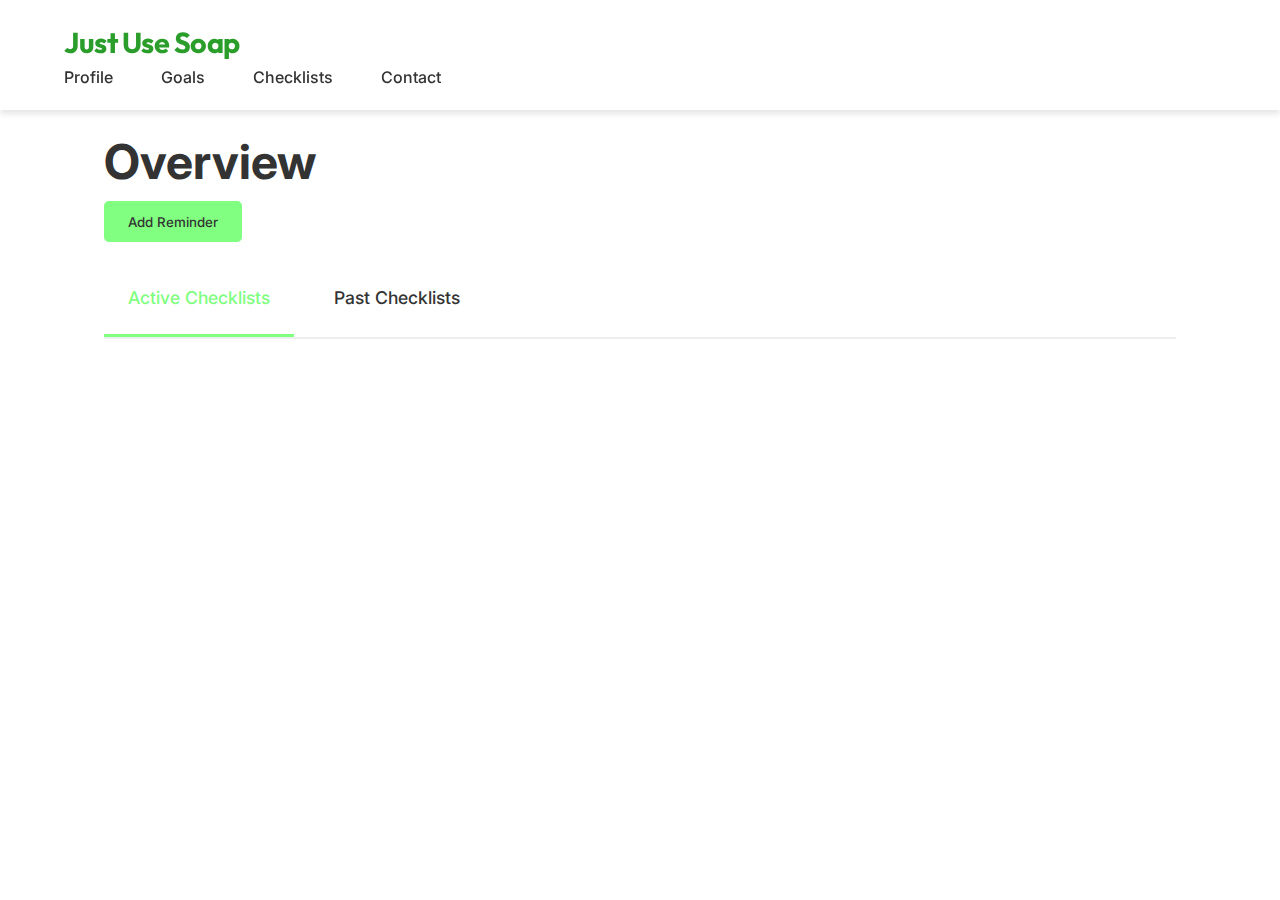
==== checklists.html @ 4d87b64f "Initial commit" ====
<!DOCTYPE html>
<html lang="en">
<head>
    <meta charset="UTF-8">
    <meta name="viewport" content="width=device-width, initial-scale=1.0">
    <title>Checklists - Just Use Soap</title>
    <link href="https://fonts.googleapis.com/css2?family=Outfit:wght@600;700&display=swap" rel="stylesheet">
    <link href="https://fonts.googleapis.com/css2?family=Inter:wght@400;500;700;800&display=swap" rel="stylesheet">
    <link rel="stylesheet" href="styles.css">
    <link rel="stylesheet" href="https://cdnjs.cloudflare.com/ajax/libs/font-awesome/6.5.1/css/all.min.css">
</head>
<body>
    <nav>
        <div class="logo">Just Use Soap</div>
        <ul>
            <li><a href="index.html#profile">Profile</a></li>
            <li><a href="index.html#goals">Goals</a></li>
            <li><a href="checklists.html">Checklists</a></li>
            <li><a href="index.html#contact">Contact</a></li>
        </ul>
    </nav>

    <main>
        <section id="checklists" class="checklist-page">
            <div class="checklist-header">
                <h1>Overview</h1>
                <button id="add-reminder" class="btn-primary animate-button">Add Reminder</button>
            </div>

            <div class="checklist-tabs">
                <button class="tab-btn active" data-tab="active">Active Checklists</button>
                <button class="tab-btn" data-tab="past">Past Checklists</button>
            </div>

            <!-- Add Reminder Modal -->
            <div id="reminder-modal" class="modal">
                <div class="modal-content">
                    <div class="success-animation" id="success-animation">
                        <div class="checkmark-circle">
                            <div class="checkmark draw"></div>
                        </div>
                    </div>
                    <h3>Create New Reminder</h3>
                    <form id="reminder-form">
                        <div class="form-group">
                            <label for="task-name">Task Name:</label>
                            <input type="text" id="task-name" required>
                        </div>
                        
                        <div class="form-group">
                            <label for="frequency">Times per day:</label>
                            <input type="number" id="frequency" min="1" max="10" required>
                        </div>
                        
                        <div class="form-group">
                            <label for="start-date">Start Date:</label>
                            <input type="date" id="start-date" required>
                        </div>

                        <div class="form-group">
                            <label for="end-date">End Date:</label>
                            <input type="date" id="end-date" required>
                        </div>
                        
                        <div class="form-actions">
                            <button type="button" class="btn-secondary" id="cancel-reminder">Cancel</button>
                            <button type="submit" class="btn-primary">Create</button>
                        </div>
                    </form>
                </div>
            </div>
            
            <div class="checklist-content">
                <div id="active-checklists" class="tab-content active">
                    <div id="checklist-container"></div>
                </div>
                
                <div id="past-checklists" class="tab-content">
                    <div id="past-checklist-container"></div>
                </div>
            </div>
        </section>
    </main>

    <script src="checklist.js"></script>
</body>
</html>
---- styles.css ----
:root {
    --primary-green: #80ff80;
    --white: #ffffff;
    --dark: #333333;
    --light-green: #e6ffe6;
    --shadow: 0 4px 6px rgba(0, 0, 0, 0.1);
}

* {
    margin: 0;
    padding: 0;
    box-sizing: border-box;
    font-family: 'Inter', 'Segoe UI', sans-serif;
}

body {
    background-color: var(--white);
    line-height: 1.6;
    color: var(--dark);
    padding-top: 60px;
}

/* Enhanced Navigation */
nav {
    background-color: rgba(255, 255, 255, 0.95);
    padding: 1.2rem 5%;
    position: fixed;
    width: 100%;
    top: 0;
    z-index: 1000;
    backdrop-filter: blur(10px);
    box-shadow: var(--shadow);
    left: 0;
    right: 0;
    background: white;
}

.logo {
    font-size: 1.8rem;
    font-weight: 700;
    color: #2a9d2a;
    position: relative;
    font-family: 'Outfit', sans-serif;
    letter-spacing: -0.5px;
    transition: color 0.3s ease;
}

.logo:hover {
    color: var(--primary-green);
}

/* Remove or comment out this entire block to remove the green dot */
/* .logo::after {
    content: '';
    position: absolute;
    width: 8px;
    height: 8px;
    background: var(--primary-green);
    border-radius: 50%;
    bottom: 5px;
    right: -12px;
} */

nav ul {
    display: flex;
    list-style: none;
    gap: 3rem;
}

nav a {
    text-decoration: none;
    color: var(--dark);
    font-weight: 500;
    transition: all 0.3s ease;
    position: relative;
}

nav a::after {
    content: '';
    position: absolute;
    width: 0;
    height: 2px;
    bottom: -4px;
    left: 0;
    background-color: var(--primary-green);
    transition: width 0.3s ease;
}

nav a:hover::after {
    width: 100%;
}

/* Enhanced Hero Section */
.hero {
    background: linear-gradient(135deg, var(--primary-green), var(--light-green));
    color: var(--dark);
    text-align: center;
    padding: 8rem 2rem 6rem;
    margin-bottom: 3rem;
    position: relative;
    overflow: hidden;
    margin-top: -60px;
    padding-top: calc(60px + 4rem);
}

.hero::before {
    content: '';
    position: absolute;
    top: 0;
    left: 0;
    right: 0;
    bottom: 0;
    background: radial-gradient(circle at 30% 30%, rgba(255, 255, 255, 0.4) 0%, transparent 70%);
}

.hero h1 {
    font-size: 4.5rem;
    font-weight: 800;
    margin-bottom: 1.5rem;
    letter-spacing: -2px;
    line-height: 1.1;
    color: #2a9d2a;
    font-family: 'Inter', sans-serif;
    text-shadow: 1px 1px 0px rgba(255, 255, 255, 0.5);
}

.hero p {
    font-size: 1.4rem;
    color: #2a9d2a;
    max-width: 600px;
    margin: 0 auto;
    font-weight: 500;
    letter-spacing: -0.5px;
}

/* Main Content Sections */
section {
    padding: 4rem 5%;
    max-width: 1400px;
    margin: 0 auto;
}

section h2 {
    font-size: 2.5rem;
    margin-bottom: 1.5rem;
    font-weight: 700;
    color: var(--dark);
}

section p {
    font-size: 1.1rem;
    color: #666;
    max-width: 800px;
}

/* Responsive Design */
@media (max-width: 768px) {
    nav {
        padding: 1rem;
    }
    
    nav ul {
        gap: 1.5rem;
    }
    
    .hero h1 {
        font-size: 2.5rem;
    }
    
    .hero {
        padding: 6rem 1rem 4rem;
    }
}

/* Add these new styles to your existing CSS */

.modal {
    display: none;
    position: fixed;
    top: 0;
    left: 0;
    width: 100%;
    height: 100%;
    background-color: rgba(0, 0, 0, 0.5);
    z-index: 1001;
    padding: 20px;
    overflow-y: auto;
}

.modal-content {
    background-color: var(--white);
    padding: 2rem;
    border-radius: 10px;
    max-width: 500px;
    margin: 50px auto;
    position: relative;
}

.btn-primary {
    background-color: var(--primary-green);
    color: var(--dark);
    border: none;
    padding: 0.8rem 1.5rem;
    border-radius: 5px;
    cursor: pointer;
    font-weight: 500;
    transition: all 0.3s ease;
}

.btn-primary:hover {
    background-color: #66cc66;
    transform: translateY(-1px);
}

.btn-secondary {
    background-color: #f0f0f0;
    color: var(--dark);
    border: none;
    padding: 0.8rem 1.5rem;
    border-radius: 5px;
    cursor: pointer;
    font-weight: 500;
    transition: all 0.3s ease;
}

.form-group {
    margin-bottom: 1.5rem;
}

.form-group label {
    display: block;
    margin-bottom: 0.5rem;
    font-weight: 500;
}

.form-group input {
    width: 100%;
    padding: 0.8rem;
    border: 1px solid #ddd;
    border-radius: 5px;
}

.form-actions {
    display: flex;
    gap: 1rem;
    justify-content: flex-end;
}

.active-checklists {
    margin-top: 2rem;
}

#checklist-container {
    display: grid;
    gap: 1rem;
    margin-top: 2rem;
}

.checklist-item {
    background-color: var(--light-green);
    padding: 1.5rem;
    border-radius: 8px;
    margin-bottom: 1rem;
    display: flex;
    justify-content: space-between;
    align-items: center;
    transition: all 0.3s ease;
    gap: 1rem;
}

.checklist-item > div {
    flex: 1;
}

/* Animated Button */
.animate-button {
    position: relative;
    overflow: hidden;
}

.animate-button::after {
    content: '';
    position: absolute;
    top: 50%;
    left: 50%;
    width: 0;
    height: 0;
    background: rgba(255, 255, 255, 0.2);
    border-radius: 50%;
    transform: translate(-50%, -50%);
    transition: width 0.6s, height 0.6s;
}

.animate-button:active::after {
    width: 200px;
    height: 200px;
}

/* Checklist Circle Animation */
.checklist-circle {
    width: 30px;
    height: 30px;
    border: 2px solid #ddd;
    border-radius: 50%;
    position: relative;
    display: inline-block;
    margin-right: 10px;
    transition: all 0.3s ease;
    overflow: hidden;
}

.checklist-circle.filling {
    position: relative;
    overflow: hidden;
}

.checklist-circle.filling::before {
    content: '';
    position: absolute;
    bottom: 0;
    left: -100%;
    right: -100%;
    background-color: var(--primary-green);
    height: var(--fill-percent, 0%);
    transition: height 0.8s cubic-bezier(0.45, 0.05, 0.55, 0.95);
    animation: liquidWave 2s infinite ease-in-out;
    transform-origin: center bottom;
}

.checklist-circle.filling::after {
    content: '';
    position: absolute;
    bottom: 0;
    left: -100%;
    right: -100%;
    background-color: var(--primary-green);
    height: calc(var(--fill-percent, 0%) - 4px);
    opacity: 0.3;
    animation: liquidWave 2s infinite ease-in-out 0.5s;
    transform-origin: center bottom;
}

@keyframes liquidWave {
    0% {
        transform: translateX(-10%) scaleY(1);
        border-radius: 50% 45% 45% 50%;
    }
    50% {
        transform: translateX(10%) scaleY(1.05);
        border-radius: 45% 50% 50% 45%;
    }
    100% {
        transform: translateX(-10%) scaleY(1);
        border-radius: 50% 45% 45% 50%;
    }
}

.checklist-circle.completed {
    background: var(--primary-green);
    border-color: var(--primary-green);
}

.checklist-circle.completed::after {
    content: '✓';
    position: absolute;
    color: white;
    font-size: 16px;
    top: 50%;
    left: 50%;
    transform: translate(-50%, -50%);
    animation: none;
    background: none;
    opacity: 1;
}

/* Success Animation */
.success-animation {
    display: none;
    text-align: center;
    margin: 20px 0;
}

.checkmark-circle {
    width: 50px;
    height: 50px;
    position: relative;
    display: inline-block;
    vertical-align: top;
    margin-left: auto;
    margin-right: auto;
}

.checkmark {
    border-radius: 50%;
    display: block;
    stroke-width: 2;
    stroke: var(--primary-green);
    stroke-miterlimit: 10;
    box-shadow: inset 0px 0px 0px var(--primary-green);
    animation: fill .4s ease-in-out .4s forwards, scale .3s ease-in-out .9s both;
}

.checkmark.draw {
    width: 50px;
    height: 50px;
    border-radius: 50%;
    stroke-dasharray: 166;
    stroke-dashoffset: 166;
    stroke-width: 2;
    stroke: var(--primary-green);
    fill: none;
    animation: stroke 0.6s cubic-bezier(0.65, 0, 0.45, 1) forwards;
}

@keyframes stroke {
    100% {
        stroke-dashoffset: 0;
    }
}

@keyframes scale {
    0%, 100% {
        transform: none;
    }
    50% {
        transform: scale3d(1.1, 1.1, 1);
    }
}

@keyframes fill {
    100% {
        box-shadow: inset 0px 0px 0px 30px var(--primary-green);
    }
}

.checklist-page {
    padding: 4rem 5%;
    max-width: 1200px;
    margin: 0 auto;
}

.checklist-header {
    margin-bottom: 2rem;
}

.checklist-header h1 {
    font-size: 3rem;
    font-weight: 700;
    color: var(--dark);
}

#checklist-container {
    display: grid;
    gap: 1rem;
    margin-top: 2rem;
}

.checklist-item {
    background-color: var(--light-green);
    padding: 1.5rem;
    border-radius: 8px;
    margin-bottom: 1rem;
    display: flex;
    justify-content: space-between;
    align-items: center;
    transition: all 0.3s ease;
}

.checklist-item:hover {
    transform: translateY(-2px);
    box-shadow: 0 4px 8px rgba(0, 0, 0, 0.1);
}

/* Delete button styles */
.delete-btn {
    color: #ff4444;
    background: none;
    border: none;
    cursor: pointer;
    padding: 8px 12px;
    transition: all 0.3s ease;
    opacity: 0.7;
    font-size: 1.2rem;
    display: flex;
    align-items: center;
    justify-content: center;
}

.delete-btn:hover {
    opacity: 1;
    transform: scale(1.1);
}

.delete-btn i {
    pointer-events: none;
}

/* Goals Page Styles */
.goals-page {
    padding: 4rem 5%;
    max-width: 1200px;
    margin: 0 auto;
}

.goals-header {
    margin-bottom: 2rem;
}

.goals-header h1 {
    font-size: 3rem;
    font-weight: 700;
    color: var(--dark);
}

.goals-tabs {
    display: flex;
    gap: 1rem;
    margin-bottom: 2rem;
    border-bottom: 2px solid #eee;
    padding-bottom: 1rem;
}

.tab-btn {
    padding: 0.8rem 1.5rem;
    border: none;
    background: none;
    font-size: 1.1rem;
    font-weight: 500;
    color: var(--dark);
    cursor: pointer;
    transition: all 0.3s ease;
    position: relative;
}

.tab-btn::after {
    content: '';
    position: absolute;
    bottom: -1rem;
    left: 0;
    width: 100%;
    height: 3px;
    background-color: var(--primary-green);
    transform: scaleX(0);
    transition: transform 0.3s ease;
}

.tab-btn.active {
    color: var(--primary-green);
}

.tab-btn.active::after {
    transform: scaleX(1);
}

.tab-content {
    display: none;
    opacity: 0;
    transition: opacity 0.3s ease;
}

.tab-content.active {
    display: block;
    opacity: 1;
}

.checklist-tabs {
    display: flex;
    gap: 1rem;
    margin: 2rem 0;
    border-bottom: 2px solid #eee;
    padding-bottom: 1rem;
}

.tab-btn {
    padding: 0.8rem 1.5rem;
    border: none;
    background: none;
    font-size: 1.1rem;
    font-weight: 500;
    color: var(--dark);
    cursor: pointer;
    transition: all 0.3s ease;
    position: relative;
}

.tab-btn::after {
    content: '';
    position: absolute;
    bottom: -1rem;
    left: 0;
    width: 100%;
    height: 3px;
    background-color: var(--primary-green);
    transform: scaleX(0);
    transition: transform 0.3s ease;
}

.tab-btn.active {
    color: var(--primary-green);
}

.tab-btn.active::after {
    transform: scaleX(1);
}

.tab-content {
    display: none;
    opacity: 0;
    transition: opacity 0.3s ease;
}

.tab-content.active {
    display: block;
    opacity: 1;
}

.checklist-item.past {
    opacity: 0.8;
    background-color: #f5f5f5;
}

.completion-status {
    margin-top: 0.5rem;
    font-weight: 500;
    color: var(--dark);
}

.no-items {
    text-align: center;
    color: #666;
    margin-top: 2rem;
}

/* Add to your existing styles */

.goals-grid {
    display: grid;
    grid-template-columns: repeat(auto-fill, minmax(300px, 1fr));
    gap: 1.5rem;
    margin-top: 2rem;
}

.goal-card {
    background: white;
    border-radius: 10px;
    padding: 1.5rem;
    box-shadow: 0 2px 4px rgba(0,0,0,0.1);
    transition: transform 0.3s ease, box-shadow 0.3s ease;
}

.goal-card:hover {
    transform: translateY(-5px);
    box-shadow: 0 4px 8px rgba(0,0,0,0.15);
}

.goal-type {
    font-size: 0.9rem;
    color: var(--primary-green);
    text-transform: uppercase;
    letter-spacing: 1px;
    margin-bottom: 0.5rem;
}

.goal-title {
    font-size: 1.2rem;
    font-weight: 600;
    margin-bottom: 1rem;
}

.goal-progress {
    margin: 1rem 0;
}

.progress-bar {
    width: 100%;
    height: 8px;
    background: #eee;
    border-radius: 4px;
    overflow: hidden;
    margin-top: 0.5rem;
}

.progress-fill {
    height: 100%;
    background: var(--primary-green);
    transition: width 0.3s ease;
}

.goal-values {
    display: flex;
    justify-content: space-between;
    margin-top: 0.5rem;
    font-size: 0.9rem;
    color: #666;
}

.goal-notes {
    margin-top: 1rem;
    font-size: 0.9rem;
    color: #666;
    border-top: 1px solid #eee;
    padding-top: 1rem;
}

.update-value {
    background: none;
    border: none;
    color: var(--primary-green);
    cursor: pointer;
    padding: 0.5rem;
    font-size: 0.9rem;
    transition: opacity 0.3s ease;
}

.update-value:hover {
    opacity: 0.8;
}

.goal-header {
    display: flex;
    align-items: center;
    margin-bottom: 1rem;
}

.goal-icon {
    width: 40px;
    height: 40px;
    background: var(--light-green);
    border-radius: 50%;
    display: flex;
    align-items: center;
    justify-content: center;
    margin-right: 1rem;
}

.goal-icon i {
    font-size: 1.2rem;
    color: var(--primary-green);
}

/* Update goal type styles */
.goal-type {
    font-size: 0.9rem;
    color: var(--primary-green);
    text-transform: uppercase;
    letter-spacing: 1px;
}

/* Custom icons for specific goal types */
.goal-icon[data-type="weight"] i {
    font-size: 1.4rem;
}

.goal-icon[data-type="hair"] i {
    font-size: 1.3rem;
}

.goal-icon[data-type="skin"] i {
    font-size: 1.1rem;
}

/* Add to your existing styles */

.goal-card.completed {
    background: #f8fff8;
    border: 1px solid var(--primary-green);
}

.goal-icon.completed {
    position: relative;
}

.check-mark {
    position: absolute;
    top: -5px;
    right: -5px;
    color: var(--primary-green);
    background: white;
    border-radius: 50%;
    padding: 2px;
    font-size: 0.8rem;
}

.delete-goal {
    background: none;
    border: none;
    color: #ff4444;
    cursor: pointer;
    padding: 8px;
    opacity: 0.7;
    transition: all 0.3s ease;
    margin-left: auto;
}

.delete-goal:hover {
    opacity: 1;
    transform: scale(1.1);
}

.goal-header {
    display: flex;
    align-items: center;
    margin-bottom: 1rem;
    position: relative;
}

/* Animation for completion */
@keyframes completionPulse {
    0% {
        transform: scale(1);
    }
    50% {
        transform: scale(1.1);
    }
    100% {
        transform: scale(1);
    }
}

.goal-card.completed .goal-icon {
    animation: completionPulse 0.5s ease-in-out;
}

/* Past goals tab styling */
#past-goals .goal-card {
    opacity: 0.8;
}

#past-goals .goal-card:hover {
    opacity: 1;
}

/* Add to your existing styles */

#contact {
    padding: 4rem 5%;
    background-color: var(--light-green);
    text-align: center;
}

.contact-content {
    margin: 2rem 0;
}

.email-link {
    display: inline-flex;
    align-items: center;
    gap: 0.5rem;
    color: var(--dark);
    text-decoration: none;
    font-size: 1.2rem;
    padding: 1rem 2rem;
    background: white;
    border-radius: 8px;
    transition: all 0.3s ease;
}

.email-link:hover {
    transform: translateY(-2px);
    box-shadow: 0 4px 8px rgba(0,0,0,0.1);
}

footer {
    background: var(--dark);
    color: white;
    text-align: center;
    padding: 1rem;
    font-size: 0.9rem;
}

footer p {
    margin: 0;
    opacity: 0.9;
}

/* Update contact section styles */
.contact-section {
    padding: 4rem 5%;
    background: linear-gradient(135deg, var(--light-green) 0%, #e8f5e9 100%);
    min-height: 50vh;
    display: flex;
    align-items: center;
    justify-content: center;
}

.contact-container {
    text-align: center;
    max-width: 600px;
    margin: 0 auto;
}

.contact-container h2 {
    font-size: 2.5rem;
    margin-bottom: 2rem;
    color: var(--dark);
    position: relative;
    display: inline-block;
}

.contact-container h2::after {
    content: '';
    position: absolute;
    bottom: -10px;
    left: 50%;
    transform: translateX(-50%);
    width: 50%;
    height: 3px;
    background: var(--primary-green);
    border-radius: 2px;
}

.contact-card {
    background: white;
    padding: 2rem;
    border-radius: 15px;
    box-shadow: 0 10px 20px rgba(0,0,0,0.05);
    transform: translateY(0);
    transition: all 0.3s ease;
    margin-top: 2rem;
}

.contact-card:hover {
    transform: translateY(-5px);
    box-shadow: 0 15px 30px rgba(0,0,0,0.1);
}

.contact-icon {
    font-size: 2.5rem;
    color: var(--primary-green);
    margin-bottom: 1rem;
}

.email-link {
    color: var(--dark);
    text-decoration: none;
    font-size: 1.2rem;
    display: inline-block;
    padding: 0.5rem 1rem;
    border-radius: 5px;
    transition: all 0.3s ease;
}

.email-link:hover {
    color: var(--primary-green);
    transform: scale(1.05);
}

footer {
    background: var(--dark);
    color: white;
    text-align: center;
    padding: 1rem;
    font-size: 0.9rem;
}

footer p {
    margin: 0;
    opacity: 0.9;
}

/* Add animation for contact icon */
@keyframes float {
    0% {
        transform: translateY(0px);
    }
    50% {
        transform: translateY(-10px);
    }
    100% {
        transform: translateY(0px);
    }
}

.contact-icon i {
    animation: float 3s ease-in-out infinite;
}

/* Add hover effect for email link */
.email-link::before {
    content: '';
    position: absolute;
    bottom: -2px;
    left: 0;
    width: 100%;
    height: 1px;
    background-color: var(--primary-green);
    transform: scaleX(0);
    transform-origin: right;
    transition: transform 0.3s ease;
}

.email-link:hover::before {
    transform: scaleX(1);
    transform-origin: left;
}

/* Add Profile Section Styles */
.profile-section {
    padding: 4rem 5%;
    background: white;
}

.profile-container {
    max-width: 1200px;
    margin: 0 auto;
}

.profile-container h2 {
    text-align: center;
    font-size: 2.5rem;
    margin-bottom: 3rem;
    color: var(--dark);
    position: relative;
}

.profile-container h2::after {
    content: '';
    position: absolute;
    bottom: -10px;
    left: 50%;
    transform: translateX(-50%);
    width: 60px;
    height: 3px;
    background: var(--primary-green);
    border-radius: 2px;
}

.overview-grid {
    display: grid;
    grid-template-columns: repeat(auto-fit, minmax(300px, 1fr));
    gap: 2rem;
    margin-top: 2rem;
}

.overview-card {
    background: white;
    border-radius: 15px;
    padding: 1.5rem;
    box-shadow: 0 4px 6px rgba(0, 0, 0, 0.1);
    transition: transform 0.3s ease, box-shadow 0.3s ease;
}

.overview-card:hover {
    transform: translateY(-5px);
    box-shadow: 0 8px 12px rgba(0, 0, 0, 0.15);
}

.card-header {
    display: flex;
    align-items: center;
    margin-bottom: 1.5rem;
    padding-bottom: 1rem;
    border-bottom: 2px solid var(--light-green);
}

.card-header i {
    font-size: 1.5rem;
    color: var(--primary-green);
    margin-right: 1rem;
}

.card-header h3 {
    margin: 0;
    color: var(--dark);
    font-size: 1.2rem;
}

.card-content {
    min-height: 200px;
    margin-bottom: 1rem;
}

.view-all {
    display: flex;
    align-items: center;
    justify-content: center;
    text-decoration: none;
    color: var(--primary-green);
    font-weight: 500;
    padding: 0.8rem;
    border-radius: 8px;
    background: var(--light-green);
    transition: all 0.3s ease;
}

.view-all i {
    margin-left: 0.5rem;
    transition: transform 0.3s ease;
}

.view-all:hover {
    background: #d4f5d4;
}

.view-all:hover i {
    transform: translateX(5px);
}

/* Add responsive design */
@media (max-width: 768px) {
    .overview-grid {
        grid-template-columns: 1fr;
    }
}
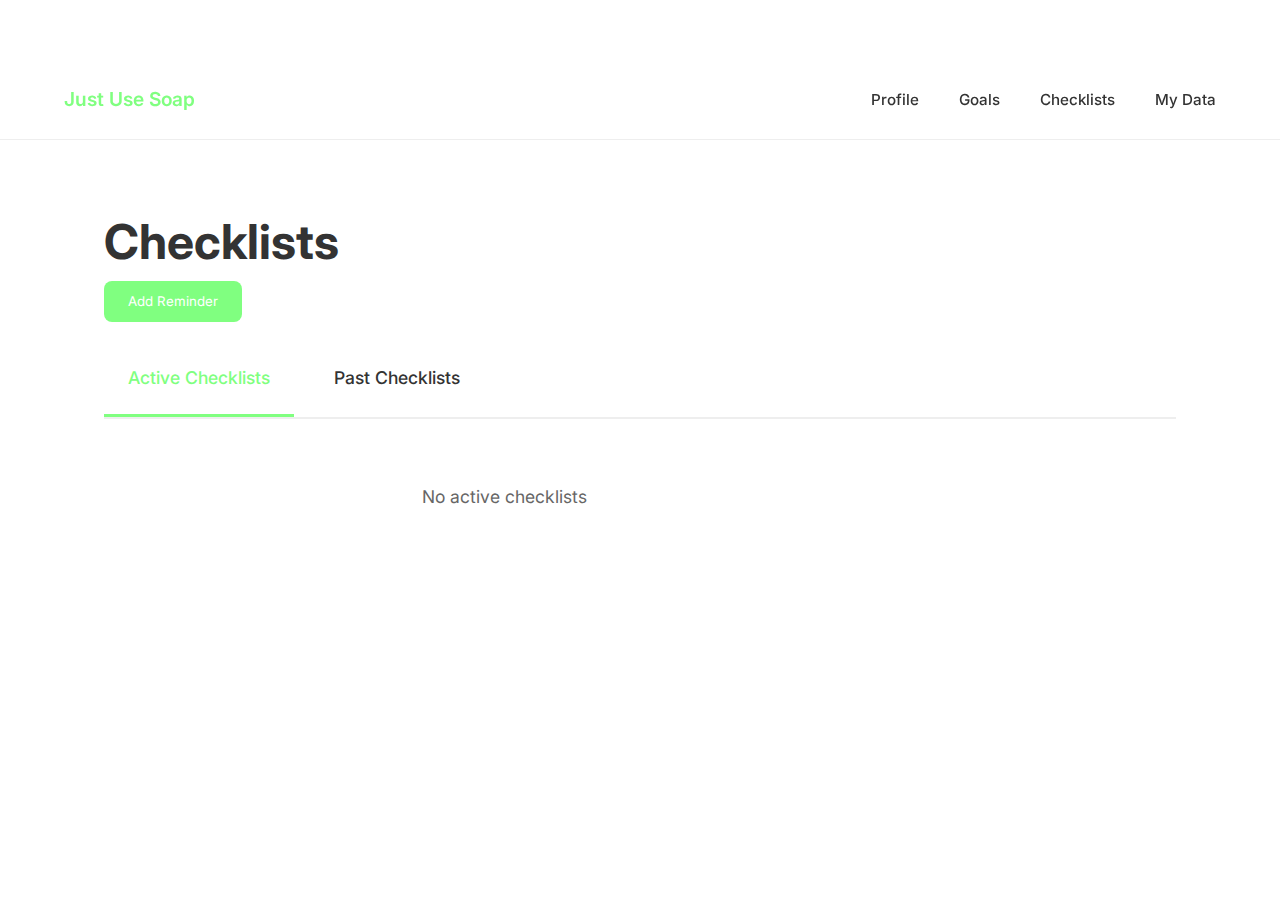
==== commit cfbfc182: "Added Cache,import/export of data,site redesign,etc" ====
--- a/checklists.html
+++ b/checklists.html
@@ -6,24 +6,24 @@
     <title>Checklists - Just Use Soap</title>
     <link href="https://fonts.googleapis.com/css2?family=Outfit:wght@600;700&display=swap" rel="stylesheet">
     <link href="https://fonts.googleapis.com/css2?family=Inter:wght@400;500;700;800&display=swap" rel="stylesheet">
+    <link rel="stylesheet" href="https://cdnjs.cloudflare.com/ajax/libs/font-awesome/6.5.1/css/all.min.css">
     <link rel="stylesheet" href="styles.css">
-    <link rel="stylesheet" href="https://cdnjs.cloudflare.com/ajax/libs/font-awesome/6.5.1/css/all.min.css">
 </head>
 <body>
     <nav>
         <div class="logo">Just Use Soap</div>
         <ul>
             <li><a href="index.html#profile">Profile</a></li>
-            <li><a href="index.html#goals">Goals</a></li>
+            <li><a href="goals.html">Goals</a></li>
             <li><a href="checklists.html">Checklists</a></li>
-            <li><a href="index.html#contact">Contact</a></li>
+            <li><a href="data.html">My Data</a></li>
         </ul>
     </nav>
 
     <main>
         <section id="checklists" class="checklist-page">
             <div class="checklist-header">
-                <h1>Overview</h1>
+                <h1>Checklists</h1>
                 <button id="add-reminder" class="btn-primary animate-button">Add Reminder</button>
             </div>
 
@@ -32,51 +32,40 @@
                 <button class="tab-btn" data-tab="past">Past Checklists</button>
             </div>
 
+            <div class="tab-content active" id="active-checklists">
+                <div id="checklist-container"></div>
+            </div>
+
+            <div class="tab-content" id="past-checklists">
+                <div id="past-checklist-container"></div>
+            </div>
+
             <!-- Add Reminder Modal -->
             <div id="reminder-modal" class="modal">
                 <div class="modal-content">
-                    <div class="success-animation" id="success-animation">
-                        <div class="checkmark-circle">
-                            <div class="checkmark draw"></div>
-                        </div>
-                    </div>
-                    <h3>Create New Reminder</h3>
+                    <h2>Add New Reminder</h2>
                     <form id="reminder-form">
                         <div class="form-group">
                             <label for="task-name">Task Name:</label>
                             <input type="text" id="task-name" required>
                         </div>
-                        
                         <div class="form-group">
-                            <label for="frequency">Times per day:</label>
-                            <input type="number" id="frequency" min="1" max="10" required>
+                            <label for="frequency">Times Per Day:</label>
+                            <input type="number" id="frequency" min="1" required>
                         </div>
-                        
                         <div class="form-group">
                             <label for="start-date">Start Date:</label>
                             <input type="date" id="start-date" required>
                         </div>
-
                         <div class="form-group">
                             <label for="end-date">End Date:</label>
                             <input type="date" id="end-date" required>
                         </div>
-                        
                         <div class="form-actions">
-                            <button type="button" class="btn-secondary" id="cancel-reminder">Cancel</button>
+                            <button type="button" id="cancel-reminder" class="btn-secondary">Cancel</button>
                             <button type="submit" class="btn-primary">Create</button>
                         </div>
                     </form>
-                </div>
-            </div>
-            
-            <div class="checklist-content">
-                <div id="active-checklists" class="tab-content active">
-                    <div id="checklist-container"></div>
-                </div>
-                
-                <div id="past-checklists" class="tab-content">
-                    <div id="past-checklist-container"></div>
                 </div>
             </div>
         </section>
--- a/styles.css
+++ b/styles.css
@@ -22,49 +22,54 @@
 
 /* Enhanced Navigation */
 nav {
-    background-color: rgba(255, 255, 255, 0.95);
-    padding: 1.2rem 5%;
-    position: fixed;
-    width: 100%;
-    top: 0;
-    z-index: 1000;
-    backdrop-filter: blur(10px);
-    box-shadow: var(--shadow);
-    left: 0;
-    right: 0;
     background: white;
+    padding: 1.5rem 5%;
+    display: flex;
+    justify-content: space-between;
+    align-items: center;
+    border-bottom: 1px solid #eee;
 }
 
 .logo {
-    font-size: 1.8rem;
-    font-weight: 700;
-    color: #2a9d2a;
-    position: relative;
-    font-family: 'Outfit', sans-serif;
-    letter-spacing: -0.5px;
+    color: var(--primary-green);
+    font-size: 1.2rem;
+    font-weight: 600;
+    text-decoration: none;
+}
+
+nav ul {
+    display: flex;
+    gap: 2.5rem;
+    list-style: none;
+    margin: 0;
+    padding: 0;
+}
+
+nav ul li a {
+    color: var(--dark);
+    text-decoration: none;
+    font-size: 0.95rem;
+    font-weight: 500;
     transition: color 0.3s ease;
 }
 
-.logo:hover {
+nav ul li a:hover {
     color: var(--primary-green);
 }
 
-/* Remove or comment out this entire block to remove the green dot */
-/* .logo::after {
-    content: '';
-    position: absolute;
-    width: 8px;
-    height: 8px;
-    background: var(--primary-green);
-    border-radius: 50%;
-    bottom: 5px;
-    right: -12px;
-} */
-
-nav ul {
-    display: flex;
-    list-style: none;
-    gap: 3rem;
+/* Ensure navigation is visible on all screen sizes */
+@media (max-width: 768px) {
+    nav {
+        padding: 1rem;
+    }
+    
+    nav ul {
+        gap: 1rem;
+    }
+    
+    nav ul li a {
+        padding: 0.5rem;
+    }
 }
 
 nav a {
@@ -92,15 +97,12 @@
 
 /* Enhanced Hero Section */
 .hero {
-    background: linear-gradient(135deg, var(--primary-green), var(--light-green));
-    color: var(--dark);
+    background: linear-gradient(135deg, #a8e6cf 0%, #dcedc1 100%);
+    padding: 8rem 5%;
     text-align: center;
-    padding: 8rem 2rem 6rem;
-    margin-bottom: 3rem;
+    min-height: 450px;
     position: relative;
     overflow: hidden;
-    margin-top: -60px;
-    padding-top: calc(60px + 4rem);
 }
 
 .hero::before {
@@ -110,27 +112,18 @@
     left: 0;
     right: 0;
     bottom: 0;
-    background: radial-gradient(circle at 30% 30%, rgba(255, 255, 255, 0.4) 0%, transparent 70%);
+    background: url('data:image/svg+xml,<svg width="20" height="20" viewBox="0 0 20 20" xmlns="http://www.w3.org/2000/svg"><circle cx="2" cy="2" r="1" fill="%23ffffff33"/></svg>');
+    opacity: 0.3;
+    animation: float 15s infinite linear;
 }
 
 .hero h1 {
-    font-size: 4.5rem;
-    font-weight: 800;
-    margin-bottom: 1.5rem;
-    letter-spacing: -2px;
-    line-height: 1.1;
-    color: #2a9d2a;
-    font-family: 'Inter', sans-serif;
-    text-shadow: 1px 1px 0px rgba(255, 255, 255, 0.5);
+    animation: fadeIn 1s ease-out;
+    text-shadow: 2px 2px 4px rgba(0,0,0,0.1);
 }
 
 .hero p {
-    font-size: 1.4rem;
-    color: #2a9d2a;
-    max-width: 600px;
-    margin: 0 auto;
-    font-weight: 500;
-    letter-spacing: -0.5px;
+    animation: fadeIn 1s ease-out 0.3s backwards;
 }
 
 /* Main Content Sections */
@@ -197,19 +190,24 @@
 }
 
 .btn-primary {
-    background-color: var(--primary-green);
-    color: var(--dark);
+    background: var(--primary-green);
+    color: white;
+    padding: 0.8rem 1.5rem;
+    border-radius: 8px;
     border: none;
-    padding: 0.8rem 1.5rem;
-    border-radius: 5px;
     cursor: pointer;
-    font-weight: 500;
-    transition: all 0.3s ease;
+    transition: all 0.3s cubic-bezier(0.4, 0, 0.2, 1);
+    position: relative;
+    overflow: hidden;
 }
 
 .btn-primary:hover {
-    background-color: #66cc66;
-    transform: translateY(-1px);
+    transform: translateY(-2px);
+    box-shadow: 0 5px 15px rgba(46, 125, 50, 0.3);
+}
+
+.btn-primary:active {
+    transform: translateY(0);
 }
 
 .btn-secondary {
@@ -865,7 +863,10 @@
     color: white;
     text-align: center;
     padding: 1rem;
-    font-size: 0.9rem;
+    display: flex;
+    flex-direction: column;
+    align-items: center;
+    gap: 1rem;
 }
 
 footer p {
@@ -1007,98 +1008,364 @@
 
 .profile-container h2 {
     text-align: center;
-    font-size: 2.5rem;
+    font-size: 2rem;
     margin-bottom: 3rem;
     color: var(--dark);
-    position: relative;
-}
-
-.profile-container h2::after {
-    content: '';
-    position: absolute;
-    bottom: -10px;
-    left: 50%;
-    transform: translateX(-50%);
-    width: 60px;
-    height: 3px;
-    background: var(--primary-green);
-    border-radius: 2px;
 }
 
 .overview-grid {
     display: grid;
     grid-template-columns: repeat(auto-fit, minmax(300px, 1fr));
     gap: 2rem;
-    margin-top: 2rem;
 }
 
 .overview-card {
     background: white;
     border-radius: 15px;
-    padding: 1.5rem;
-    box-shadow: 0 4px 6px rgba(0, 0, 0, 0.1);
-    transition: transform 0.3s ease, box-shadow 0.3s ease;
+    padding: 2rem;
+    box-shadow: 0 10px 20px rgba(0,0,0,0.05);
+    transition: all 0.3s cubic-bezier(0.4, 0, 0.2, 1);
+    border: 2px solid transparent;
 }
 
 .overview-card:hover {
     transform: translateY(-5px);
-    box-shadow: 0 8px 12px rgba(0, 0, 0, 0.15);
-}
-
-.card-header {
+    box-shadow: 0 15px 30px rgba(0,0,0,0.1);
+    border-color: var(--primary-green);
+}
+
+/* Responsive adjustments */
+@media (max-width: 768px) {
+    .hero h1 {
+        font-size: 2.5rem;
+    }
+    
+    .hero p {
+        font-size: 1rem;
+    }
+}
+
+/* Data management page styles */
+.data-section {
+    background: #f0fdf0;
+    min-height: calc(100vh - 80px);
+    padding: 4rem 5%;
+}
+
+.data-container {
+    max-width: 1200px;
+    margin: 0 auto;
+}
+
+.data-container h1 {
+    text-align: center;
+    color: var(--dark);
+    font-size: 1.8rem;
+    margin-bottom: 3rem;
+}
+
+.data-actions {
+    display: grid;
+    grid-template-columns: repeat(2, 1fr);
+    gap: 2rem;
+    max-width: 900px;
+    margin: 0 auto;
+}
+
+.action-card {
+    background: white;
+    padding: 2rem;
+    border-radius: 10px;
+    text-align: center;
+    box-shadow: 0 2px 4px rgba(0,0,0,0.05);
+}
+
+.action-card h3 {
+    color: var(--dark);
+    font-size: 1.2rem;
+    margin-bottom: 1rem;
     display: flex;
     align-items: center;
+    justify-content: center;
+    gap: 0.5rem;
+}
+
+.action-card p {
+    color: #666;
     margin-bottom: 1.5rem;
-    padding-bottom: 1rem;
-    border-bottom: 2px solid var(--light-green);
-}
-
+    font-size: 0.95rem;
+}
+
+.action-card button {
+    background: var(--primary-green);
+    color: white;
+    border: none;
+    padding: 0.8rem 1.5rem;
+    border-radius: 5px;
+    cursor: pointer;
+    font-size: 0.9rem;
+    transition: all 0.3s ease;
+}
+
+.action-card button:hover {
+    background: #2e7d32;
+    transform: translateY(-2px);
+}
+
+/* Responsive adjustments */
+@media (max-width: 768px) {
+    .data-actions {
+        grid-template-columns: 1fr;
+    }
+}
+
+/* Add to your existing styles */
+
+.status {
+    margin-top: 0.5rem;
+    font-weight: 500;
+    color: var(--primary-green);
+}
+
+.checklist-item .status.expired {
+    color: #ff4444;
+}
+
+.empty-message {
+    text-align: center;
+    color: #666;
+    padding: 2rem;
+}
+
+/* Add to your existing styles */
+footer {
+    background: var(--dark);
+    color: white;
+    text-align: center;
+    padding: 1rem;
+    display: flex;
+    flex-direction: column;
+    align-items: center;
+    gap: 1rem;
+}
+
+.clear-cache-btn {
+    background: #ff4444;
+    color: white;
+    border: none;
+    padding: 0.5rem 1rem;
+    border-radius: 5px;
+    cursor: pointer;
+    font-size: 0.9rem;
+    display: flex;
+    align-items: center;
+    gap: 0.5rem;
+    transition: all 0.3s ease;
+}
+
+.clear-cache-btn:hover {
+    background: #ff6666;
+    transform: translateY(-2px);
+}
+
+.clear-cache-btn i {
+    font-size: 1rem;
+}
+
+/* Enhanced animations and transitions */
+@keyframes fadeIn {
+    from { opacity: 0; transform: translateY(20px); }
+    to { opacity: 1; transform: translateY(0); }
+}
+
+@keyframes float {
+    0% { transform: translateY(0px); }
+    50% { transform: translateY(-10px); }
+    100% { transform: translateY(0px); }
+}
+
+@keyframes pulse {
+    0% { transform: scale(1); }
+    50% { transform: scale(1.05); }
+    100% { transform: scale(1); }
+}
+
+/* Enhanced hero section */
+.hero {
+    background: linear-gradient(135deg, #a8e6cf 0%, #dcedc1 100%);
+    padding: 8rem 5%;
+    text-align: center;
+    min-height: 450px;
+    position: relative;
+    overflow: hidden;
+}
+
+.hero::before {
+    content: '';
+    position: absolute;
+    top: 0;
+    left: 0;
+    right: 0;
+    bottom: 0;
+    background: url('data:image/svg+xml,<svg width="20" height="20" viewBox="0 0 20 20" xmlns="http://www.w3.org/2000/svg"><circle cx="2" cy="2" r="1" fill="%23ffffff33"/></svg>');
+    opacity: 0.3;
+    animation: float 15s infinite linear;
+}
+
+.hero h1 {
+    animation: fadeIn 1s ease-out;
+    text-shadow: 2px 2px 4px rgba(0,0,0,0.1);
+}
+
+.hero p {
+    animation: fadeIn 1s ease-out 0.3s backwards;
+}
+
+/* Enhanced cards */
+.overview-card {
+    background: white;
+    border-radius: 15px;
+    padding: 2rem;
+    box-shadow: 0 10px 20px rgba(0,0,0,0.05);
+    transition: all 0.3s cubic-bezier(0.4, 0, 0.2, 1);
+    border: 2px solid transparent;
+}
+
+.overview-card:hover {
+    transform: translateY(-5px);
+    box-shadow: 0 15px 30px rgba(0,0,0,0.1);
+    border-color: var(--primary-green);
+}
+
+/* Enhanced buttons */
+.btn-primary {
+    background: var(--primary-green);
+    color: white;
+    padding: 0.8rem 1.5rem;
+    border-radius: 8px;
+    border: none;
+    cursor: pointer;
+    transition: all 0.3s cubic-bezier(0.4, 0, 0.2, 1);
+    position: relative;
+    overflow: hidden;
+}
+
+.btn-primary:hover {
+    transform: translateY(-2px);
+    box-shadow: 0 5px 15px rgba(46, 125, 50, 0.3);
+}
+
+.btn-primary:active {
+    transform: translateY(0);
+}
+
+/* Enhanced progress bars */
+.progress-bar {
+    height: 8px;
+    background: #f0f0f0;
+    border-radius: 4px;
+    overflow: hidden;
+    margin: 0.5rem 0;
+}
+
+.progress-fill {
+    height: 100%;
+    background: linear-gradient(90deg, var(--primary-green), #4caf50);
+    transition: width 0.5s cubic-bezier(0.4, 0, 0.2, 1);
+    position: relative;
+}
+
+.progress-fill::after {
+    content: '';
+    position: absolute;
+    top: 0;
+    left: 0;
+    right: 0;
+    bottom: 0;
+    background: linear-gradient(
+        90deg,
+        rgba(255,255,255,0) 0%,
+        rgba(255,255,255,0.3) 50%,
+        rgba(255,255,255,0) 100%
+    );
+    animation: shine 2s infinite;
+}
+
+@keyframes shine {
+    from { transform: translateX(-100%); }
+    to { transform: translateX(100%); }
+}
+
+/* Enhanced navigation */
+nav {
+    background: rgba(255, 255, 255, 0.95);
+    backdrop-filter: blur(10px);
+}
+
+nav ul li a {
+    position: relative;
+}
+
+nav ul li a::after {
+    content: '';
+    position: absolute;
+    bottom: -5px;
+    left: 0;
+    width: 100%;
+    height: 2px;
+    background: var(--primary-green);
+    transform: scaleX(0);
+    transform-origin: right;
+    transition: transform 0.3s ease;
+}
+
+nav ul li a:hover::after {
+    transform: scaleX(1);
+    transform-origin: left;
+}
+
+/* Enhanced cards animation */
+.overview-card, .action-card {
+    animation: fadeIn 0.5s ease-out backwards;
+}
+
+.overview-card:nth-child(2) {
+    animation-delay: 0.2s;
+}
+
+/* Enhanced icons */
 .card-header i {
     font-size: 1.5rem;
     color: var(--primary-green);
-    margin-right: 1rem;
-}
-
-.card-header h3 {
-    margin: 0;
-    color: var(--dark);
-    font-size: 1.2rem;
-}
-
-.card-content {
-    min-height: 200px;
-    margin-bottom: 1rem;
-}
-
-.view-all {
-    display: flex;
-    align-items: center;
-    justify-content: center;
-    text-decoration: none;
-    color: var(--primary-green);
-    font-weight: 500;
-    padding: 0.8rem;
-    border-radius: 8px;
-    background: var(--light-green);
-    transition: all 0.3s ease;
-}
-
-.view-all i {
-    margin-left: 0.5rem;
-    transition: transform 0.3s ease;
-}
-
-.view-all:hover {
-    background: #d4f5d4;
-}
-
-.view-all:hover i {
-    transform: translateX(5px);
-}
-
-/* Add responsive design */
-@media (max-width: 768px) {
-    .overview-grid {
-        grid-template-columns: 1fr;
-    }
-}
+    animation: float 3s ease-in-out infinite;
+}
+
+/* Smooth scrolling */
+html {
+    scroll-behavior: smooth;
+}
+
+/* Enhanced footer */
+footer {
+    position: relative;
+    overflow: hidden;
+}
+
+footer::before {
+    content: '';
+    position: absolute;
+    top: 0;
+    left: 0;
+    right: 0;
+    height: 2px;
+    background: linear-gradient(90deg, transparent, var(--primary-green), transparent);
+}
+
+.clear-cache-btn {
+    transition: all 0.3s cubic-bezier(0.4, 0, 0.2, 1);
+}
+
+.clear-cache-btn:hover {
+    transform: translateY(-2px) scale(1.05);
+    box-shadow: 0 5px 15px rgba(255, 68, 68, 0.3);
+}
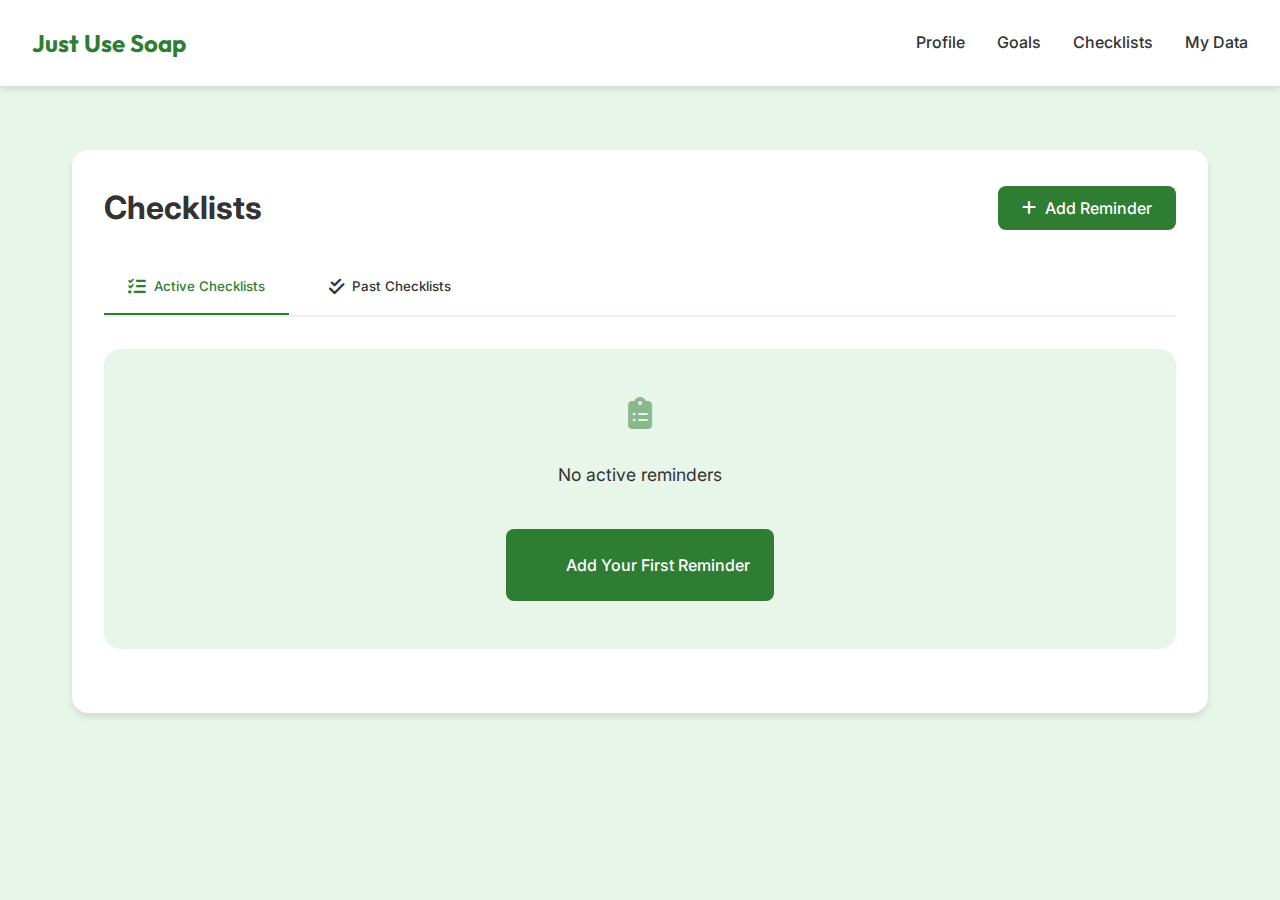
==== commit 80a833b3: "bug fixes" ====
--- a/checklists.html
+++ b/checklists.html
@@ -11,7 +11,7 @@
 </head>
 <body>
     <nav>
-        <div class="logo">Just Use Soap</div>
+        <a href="index.html" class="logo">Just Use Soap</a>
         <ul>
             <li><a href="index.html#profile">Profile</a></li>
             <li><a href="goals.html">Goals</a></li>
@@ -24,12 +24,20 @@
         <section id="checklists" class="checklist-page">
             <div class="checklist-header">
                 <h1>Checklists</h1>
-                <button id="add-reminder" class="btn-primary animate-button">Add Reminder</button>
+                <button id="add-reminder" class="btn-primary animate-button">
+                    <i class="fas fa-plus"></i> Add Reminder
+                </button>
             </div>
 
             <div class="checklist-tabs">
-                <button class="tab-btn active" data-tab="active">Active Checklists</button>
-                <button class="tab-btn" data-tab="past">Past Checklists</button>
+                <button class="tab-btn active" data-tab="active">
+                    <i class="fas fa-list-check"></i>
+                    Active Checklists
+                </button>
+                <button class="tab-btn" data-tab="past">
+                    <i class="fas fa-check-double"></i>
+                    Past Checklists
+                </button>
             </div>
 
             <div class="tab-content active" id="active-checklists">
@@ -43,27 +51,38 @@
             <!-- Add Reminder Modal -->
             <div id="reminder-modal" class="modal">
                 <div class="modal-content">
-                    <h2>Add New Reminder</h2>
+                    <div class="modal-header">
+                        <h3>Add New Reminder</h3>
+                        <button class="close-modal" id="close-reminder-modal">
+                            <i class="fas fa-times"></i>
+                        </button>
+                    </div>
                     <form id="reminder-form">
                         <div class="form-group">
-                            <label for="task-name">Task Name:</label>
-                            <input type="text" id="task-name" required>
+                            <label for="task-name">Task Name</label>
+                            <input type="text" id="task-name" placeholder="Enter task name" required>
                         </div>
+
                         <div class="form-group">
-                            <label for="frequency">Times Per Day:</label>
-                            <input type="number" id="frequency" min="1" required>
+                            <label for="frequency">Times Per Day</label>
+                            <input type="number" id="frequency" min="1" value="1" required>
                         </div>
-                        <div class="form-group">
-                            <label for="start-date">Start Date:</label>
-                            <input type="date" id="start-date" required>
+
+                        <div class="form-row">
+                            <div class="form-group">
+                                <label for="start-date">Start Date</label>
+                                <input type="date" id="start-date" required>
+                            </div>
+
+                            <div class="form-group">
+                                <label for="end-date">End Date</label>
+                                <input type="date" id="end-date" required>
+                            </div>
                         </div>
-                        <div class="form-group">
-                            <label for="end-date">End Date:</label>
-                            <input type="date" id="end-date" required>
-                        </div>
+                        
                         <div class="form-actions">
-                            <button type="button" id="cancel-reminder" class="btn-secondary">Cancel</button>
-                            <button type="submit" class="btn-primary">Create</button>
+                            <button type="button" class="btn-secondary" id="cancel-reminder">Cancel</button>
+                            <button type="submit" class="btn-primary">Create Reminder</button>
                         </div>
                     </form>
                 </div>
--- a/styles.css
+++ b/styles.css
@@ -1,9 +1,12 @@
 :root {
-    --primary-green: #80ff80;
+    --primary-green: #2e7d32;
+    --light-green: #e8f5e9;
+    --dark: #333333;
+    --text-green: #1b5e20;
     --white: #ffffff;
-    --dark: #333333;
-    --light-green: #e6ffe6;
     --shadow: 0 4px 6px rgba(0, 0, 0, 0.1);
+    --hover-shadow: 0 8px 15px rgba(0, 0, 0, 0.15);
+    --transition-speed: 0.3s;
 }
 
 * {
@@ -13,71 +16,80 @@
     font-family: 'Inter', 'Segoe UI', sans-serif;
 }
 
+html {
+    overflow-x: hidden;
+}
+
 body {
+    background-color: var(--light-green);
+    color: var(--dark);
+    line-height: 1.6;
+    min-height: 100vh;
+    overflow-x: hidden;
+    position: relative;
+}
+
+/* Main Content Layout */
+main {
+    max-width: 1200px;
+    margin: 0 auto;
+    padding: 2rem;
+    position: relative;
+    z-index: 1;
+    animation: fadeIn 0.5s ease-out;
+}
+
+/* Navigation */
+nav {
     background-color: var(--white);
-    line-height: 1.6;
-    color: var(--dark);
-    padding-top: 60px;
-}
-
-/* Enhanced Navigation */
-nav {
-    background: white;
-    padding: 1.5rem 5%;
+    padding: 1rem 2rem;
+    box-shadow: var(--shadow);
     display: flex;
     justify-content: space-between;
     align-items: center;
-    border-bottom: 1px solid #eee;
+    position: sticky;
+    top: 0;
+    z-index: 100;
+    transition: transform var(--transition-speed), box-shadow var(--transition-speed);
+    width: 100%;
+}
+
+nav.scroll-up {
+    transform: translateY(0);
+}
+
+nav.scroll-down {
+    transform: translateY(-100%);
 }
 
 .logo {
     color: var(--primary-green);
-    font-size: 1.2rem;
-    font-weight: 600;
+    font-family: 'Outfit', sans-serif;
+    font-weight: 700;
+    font-size: 1.5rem;
     text-decoration: none;
+    transition: transform var(--transition-speed);
+}
+
+.logo:hover {
+    transform: scale(1.05);
 }
 
 nav ul {
     display: flex;
-    gap: 2.5rem;
+    gap: 2rem;
     list-style: none;
     margin: 0;
     padding: 0;
 }
 
-nav ul li a {
+nav a {
     color: var(--dark);
     text-decoration: none;
-    font-size: 0.95rem;
     font-weight: 500;
-    transition: color 0.3s ease;
-}
-
-nav ul li a:hover {
-    color: var(--primary-green);
-}
-
-/* Ensure navigation is visible on all screen sizes */
-@media (max-width: 768px) {
-    nav {
-        padding: 1rem;
-    }
-    
-    nav ul {
-        gap: 1rem;
-    }
-    
-    nav ul li a {
-        padding: 0.5rem;
-    }
-}
-
-nav a {
-    text-decoration: none;
-    color: var(--dark);
-    font-weight: 500;
-    transition: all 0.3s ease;
-    position: relative;
+    transition: all var(--transition-speed);
+    position: relative;
+    padding: 0.5rem 0;
 }
 
 nav a::after {
@@ -85,24 +97,25 @@
     position: absolute;
     width: 0;
     height: 2px;
-    bottom: -4px;
+    bottom: 0;
     left: 0;
     background-color: var(--primary-green);
-    transition: width 0.3s ease;
+    transition: width var(--transition-speed);
 }
 
 nav a:hover::after {
     width: 100%;
 }
 
-/* Enhanced Hero Section */
+/* Hero Section */
 .hero {
-    background: linear-gradient(135deg, #a8e6cf 0%, #dcedc1 100%);
-    padding: 8rem 5%;
+    background-color: var(--primary-green);
+    color: var(--white);
     text-align: center;
-    min-height: 450px;
+    padding: 6rem 2rem;
     position: relative;
     overflow: hidden;
+    margin-bottom: 3rem;
 }
 
 .hero::before {
@@ -112,61 +125,308 @@
     left: 0;
     right: 0;
     bottom: 0;
-    background: url('data:image/svg+xml,<svg width="20" height="20" viewBox="0 0 20 20" xmlns="http://www.w3.org/2000/svg"><circle cx="2" cy="2" r="1" fill="%23ffffff33"/></svg>');
-    opacity: 0.3;
-    animation: float 15s infinite linear;
+    background: linear-gradient(135deg, rgba(46, 125, 50, 0.9), rgba(27, 94, 32, 0.9));
+    z-index: 1;
+}
+
+.hero > * {
+    position: relative;
+    z-index: 2;
 }
 
 .hero h1 {
-    animation: fadeIn 1s ease-out;
-    text-shadow: 2px 2px 4px rgba(0,0,0,0.1);
+    font-family: 'Outfit', sans-serif;
+    font-size: clamp(2rem, 5vw, 3.5rem);
+    margin-bottom: 1rem;
+    opacity: 0;
+    transform: translateY(20px);
+    animation: fadeInUp 0.8s forwards;
 }
 
 .hero p {
-    animation: fadeIn 1s ease-out 0.3s backwards;
-}
-
-/* Main Content Sections */
-section {
-    padding: 4rem 5%;
-    max-width: 1400px;
-    margin: 0 auto;
-}
-
-section h2 {
+    font-size: clamp(1rem, 2vw, 1.2rem);
+    opacity: 0;
+    transform: translateY(20px);
+    animation: fadeInUp 0.8s 0.2s forwards;
+}
+
+/* Profile Overview */
+.profile-overview {
+    margin-bottom: 2rem;
+}
+
+/* Cards and Sections */
+.profile-section, .goals-page, .checklist-page, .data-section {
+    background-color: var(--white);
+    border-radius: 1rem;
+    padding: 2rem;
+    margin-top: 2rem;
+    box-shadow: var(--shadow);
+    transition: transform var(--transition-speed), box-shadow var(--transition-speed);
+    position: relative;
+    z-index: 2;
+}
+
+.overview-grid {
+    display: grid;
+    grid-template-columns: repeat(auto-fit, minmax(300px, 1fr));
+    gap: 2rem;
+    margin-top: 2rem;
+}
+
+.overview-card {
+    background-color: var(--light-green);
+    border-radius: 0.5rem;
+    padding: 1.5rem;
+    transition: all var(--transition-speed);
+    position: relative;
+    overflow: hidden;
+    height: 100%;
+}
+
+.card-header {
+    display: flex;
+    align-items: center;
+    gap: 1rem;
+    margin-bottom: 1rem;
+}
+
+.card-header i {
+    color: var(--primary-green);
+    font-size: 1.5rem;
+}
+
+.overview-item {
+    display: flex;
+    align-items: center;
+    gap: 1rem;
+    padding: 1rem 0;
+    border-bottom: 1px solid rgba(0, 0, 0, 0.1);
+}
+
+.view-all {
+    display: inline-block;
+    margin-top: 1rem;
+    color: var(--primary-green);
+    text-decoration: none;
+    font-weight: 500;
+}
+
+/* Buttons */
+.btn-primary {
+    background-color: var(--primary-green);
+    color: var(--white);
+    border: none;
+    display: inline-flex;
+    align-items: center;
+    justify-content: center;
+    gap: 0.5rem;
+    font-size: 1rem;
+}
+
+.btn-secondary {
+    background-color: transparent;
+    color: var(--dark);
+    border: 1px solid var(--dark);
+    display: inline-flex;
+    align-items: center;
+    justify-content: center;
+    gap: 0.5rem;
+    font-size: 1rem;
+}
+
+.btn-primary, .btn-secondary {
+    padding: 0.75rem 1.5rem;
+    border-radius: 0.5rem;
+    cursor: pointer;
+    font-weight: 500;
+    transition: all var(--transition-speed);
+    position: relative;
+    overflow: hidden;
+    z-index: 1;
+    text-decoration: none;
+}
+
+.btn-primary:hover {
+    background-color: var(--text-green);
+    transform: translateY(-2px);
+    box-shadow: var(--shadow);
+}
+
+.btn-secondary:hover {
+    background-color: var(--dark);
+    color: var(--white);
+    transform: translateY(-2px);
+    box-shadow: var(--shadow);
+}
+
+/* Checklist Styles */
+.checklist-page {
+    background-color: var(--white);
+    border-radius: 1rem;
+    padding: 2rem;
+    margin-top: 2rem;
+    box-shadow: var(--shadow);
+}
+
+.checklist-header {
+    display: flex;
+    justify-content: space-between;
+    align-items: center;
+    margin-bottom: 2rem;
+}
+
+.checklist-tabs {
+    display: flex;
+    gap: 1rem;
+    margin-bottom: 2rem;
+    border-bottom: 2px solid var(--light-green);
+    padding-bottom: 0.5rem;
+}
+
+.checklist-item {
+    background-color: var(--light-green);
+    border-radius: 0.5rem;
+    padding: 1.5rem;
+    margin-bottom: 1rem;
+    display: flex;
+    justify-content: space-between;
+    align-items: center;
+    transition: all var(--transition-speed);
+}
+
+.checklist-item:hover {
+    transform: translateY(-2px);
+    box-shadow: var(--shadow);
+}
+
+.checklist-circle {
+    width: 40px;
+    height: 40px;
+    border-radius: 50%;
+    border: 2px solid var(--primary-green);
+    margin-right: 1rem;
+    cursor: pointer;
+    position: relative;
+    flex-shrink: 0;
+    transition: all var(--transition-speed);
+}
+
+.checklist-circle.filling::before {
+    content: '';
+    position: absolute;
+    top: 50%;
+    left: 50%;
+    transform: translate(-50%, -50%);
+    width: calc(100% * var(--fill-percent, 0) / 100);
+    height: calc(100% * var(--fill-percent, 0) / 100);
+    background-color: var(--primary-green);
+    border-radius: 50%;
+    transition: all var(--transition-speed);
+}
+
+.checklist-circle.completed {
+    background-color: var(--primary-green);
+}
+
+.checklist-circle:hover {
+    transform: scale(1.1);
+}
+
+.checklist-item h4 {
+    font-size: 1.1rem;
+    margin-bottom: 0.5rem;
+    color: var(--dark);
+}
+
+.checklist-item p {
+    color: var(--text-green);
+    font-size: 0.9rem;
+    margin-bottom: 0.25rem;
+}
+
+.checklist-item .status {
+    display: inline-block;
+    padding: 0.25rem 0.5rem;
+    border-radius: 1rem;
+    font-size: 0.8rem;
+    font-weight: 500;
+    margin-top: 0.5rem;
+}
+
+.checklist-item .status.completed {
+    background-color: var(--primary-green);
+    color: var(--white);
+}
+
+.checklist-item .status.expired {
+    background-color: #ffebee;
+    color: #d32f2f;
+}
+
+/* Form Row */
+.form-row {
+    display: grid;
+    grid-template-columns: repeat(auto-fit, minmax(200px, 1fr));
+    gap: 1rem;
+    margin-bottom: 1.5rem;
+}
+
+/* Empty States */
+.empty-message {
+    text-align: center;
+    padding: 3rem 2rem;
+    background-color: var(--light-green);
+    border-radius: 1rem;
+    margin: 2rem 0;
+}
+
+.empty-message i {
     font-size: 2.5rem;
+    color: var(--primary-green);
+    margin-bottom: 1rem;
+}
+
+.empty-message p {
+    font-size: 1.1rem;
+    color: var(--dark);
     margin-bottom: 1.5rem;
-    font-weight: 700;
-    color: var(--dark);
-}
-
-section p {
-    font-size: 1.1rem;
-    color: #666;
-    max-width: 800px;
-}
-
-/* Responsive Design */
+}
+
+/* Responsive Styles */
 @media (max-width: 768px) {
-    nav {
+    .checklist-page {
         padding: 1rem;
     }
-    
-    nav ul {
-        gap: 1.5rem;
-    }
-    
-    .hero h1 {
-        font-size: 2.5rem;
-    }
-    
-    .hero {
-        padding: 6rem 1rem 4rem;
-    }
-}
-
-/* Add these new styles to your existing CSS */
-
+
+    .checklist-header {
+        flex-direction: column;
+        gap: 1rem;
+        text-align: center;
+    }
+
+    .checklist-tabs {
+        overflow-x: auto;
+        padding-bottom: 1rem;
+    }
+
+    .form-row {
+        grid-template-columns: 1fr;
+    }
+
+    .checklist-item {
+        flex-direction: column;
+        text-align: center;
+        gap: 1rem;
+    }
+
+    .checklist-circle {
+        margin-right: 0;
+        margin-bottom: 0.5rem;
+    }
+}
+
+/* Modal Styles */
 .modal {
     display: none;
     position: fixed;
@@ -175,371 +435,312 @@
     width: 100%;
     height: 100%;
     background-color: rgba(0, 0, 0, 0.5);
-    z-index: 1001;
-    padding: 20px;
-    overflow-y: auto;
+    z-index: 1000;
+    opacity: 0;
+    visibility: hidden;
+    transition: all var(--transition-speed);
+}
+
+.modal.active {
+    opacity: 1;
+    visibility: visible;
+    display: flex;
+    align-items: center;
+    justify-content: center;
 }
 
 .modal-content {
     background-color: var(--white);
     padding: 2rem;
-    border-radius: 10px;
+    border-radius: 1rem;
+    width: 90%;
     max-width: 500px;
-    margin: 50px auto;
-    position: relative;
-}
-
-.btn-primary {
-    background: var(--primary-green);
-    color: white;
-    padding: 0.8rem 1.5rem;
-    border-radius: 8px;
-    border: none;
-    cursor: pointer;
-    transition: all 0.3s cubic-bezier(0.4, 0, 0.2, 1);
-    position: relative;
-    overflow: hidden;
-}
-
-.btn-primary:hover {
-    transform: translateY(-2px);
-    box-shadow: 0 5px 15px rgba(46, 125, 50, 0.3);
-}
-
-.btn-primary:active {
+    margin: 2rem;
+    position: relative;
+    transform: translateY(-20px);
+    opacity: 0;
+    transition: all var(--transition-speed);
+}
+
+.modal.active .modal-content {
     transform: translateY(0);
-}
-
-.btn-secondary {
-    background-color: #f0f0f0;
-    color: var(--dark);
-    border: none;
-    padding: 0.8rem 1.5rem;
-    border-radius: 5px;
-    cursor: pointer;
-    font-weight: 500;
-    transition: all 0.3s ease;
-}
-
+    opacity: 1;
+}
+
+/* Form Styles */
 .form-group {
     margin-bottom: 1.5rem;
 }
 
-.form-group label {
+label {
     display: block;
     margin-bottom: 0.5rem;
     font-weight: 500;
 }
 
-.form-group input {
+input, select, textarea {
     width: 100%;
-    padding: 0.8rem;
+    padding: 0.75rem;
     border: 1px solid #ddd;
-    border-radius: 5px;
-}
-
+    border-radius: 0.5rem;
+    font-size: 1rem;
+    background-color: var(--white);
+}
+
+/* Footer */
+footer {
+    background-color: var(--white);
+    padding: 2rem;
+    text-align: center;
+    margin-top: 4rem;
+    box-shadow: var(--shadow);
+    position: relative;
+    z-index: 1;
+}
+
+.clear-cache-btn {
+    background: none;
+    border: none;
+    color: var(--primary-green);
+    cursor: pointer;
+    margin-top: 1rem;
+    font-size: 0.9rem;
+    padding: 0.5rem 1rem;
+    border-radius: 0.25rem;
+    transition: background-color var(--transition-speed);
+}
+
+.clear-cache-btn:hover {
+    background-color: var(--light-green);
+}
+
+/* Responsive Design */
+@media (max-width: 768px) {
+    nav {
+        padding: 1rem;
+    }
+
+    nav ul {
+        gap: 1rem;
+    }
+
+    .hero {
+        padding: 4rem 1rem;
+    }
+
+    .profile-section, .goals-page, .checklist-page, .data-section {
+        padding: 1.5rem;
+        margin-top: 1rem;
+    }
+
+    .overview-grid {
+        grid-template-columns: 1fr;
+    }
+
+    .modal-content {
+        margin: 1rem;
+        padding: 1.5rem;
+    }
+}
+
+/* Fix for Safari */
+@supports (-webkit-touch-callout: none) {
+    .modal {
+        -webkit-backdrop-filter: blur(5px);
+    }
+}
+
+/* Goal Cards */
+.goals-grid {
+    display: grid;
+    grid-template-columns: repeat(auto-fit, minmax(300px, 1fr));
+    gap: 2rem;
+    margin-top: 2rem;
+}
+
+.goal-card {
+    background-color: var(--white);
+    border-radius: 1rem;
+    padding: 1.5rem;
+    box-shadow: var(--shadow);
+    transition: all var(--transition-speed);
+    position: relative;
+    overflow: hidden;
+}
+
+.goal-card:hover {
+    transform: translateY(-5px);
+    box-shadow: var(--hover-shadow);
+}
+
+.goal-header {
+    display: flex;
+    align-items: center;
+    gap: 1rem;
+    margin-bottom: 1rem;
+}
+
+.goal-icon {
+    width: 40px;
+    height: 40px;
+    border-radius: 50%;
+    background-color: var(--light-green);
+    display: flex;
+    align-items: center;
+    justify-content: center;
+    font-size: 1.2rem;
+    color: var(--primary-green);
+    position: relative;
+}
+
+.goal-icon.completed {
+    background-color: var(--primary-green);
+    color: var(--white);
+}
+
+.check-mark {
+    position: absolute;
+    bottom: -2px;
+    right: -2px;
+    background-color: var(--text-green);
+    border-radius: 50%;
+    padding: 0.2rem;
+    font-size: 0.8rem;
+    color: var(--white);
+}
+
+.goal-type {
+    text-transform: capitalize;
+    color: var(--text-green);
+    font-weight: 500;
+}
+
+.goal-title {
+    font-size: 1.2rem;
+    margin-bottom: 1rem;
+    color: var(--dark);
+}
+
+.goal-progress {
+    margin-bottom: 1rem;
+}
+
+.progress-bar {
+    width: 100%;
+    height: 8px;
+    background-color: var(--light-green);
+    border-radius: 4px;
+    overflow: hidden;
+    margin-bottom: 0.5rem;
+}
+
+.progress-fill {
+    height: 100%;
+    background-color: var(--primary-green);
+    border-radius: 4px;
+    transition: width var(--transition-speed);
+}
+
+.goal-values {
+    display: flex;
+    justify-content: space-between;
+    font-size: 0.9rem;
+    color: var(--dark);
+}
+
+.goal-notes {
+    font-size: 0.9rem;
+    color: var(--dark);
+    margin-bottom: 1rem;
+    line-height: 1.4;
+}
+
+.update-value, .delete-goal {
+    background: none;
+    border: none;
+    color: var(--primary-green);
+    cursor: pointer;
+    padding: 0.5rem;
+    border-radius: 0.25rem;
+    transition: all var(--transition-speed);
+    display: inline-flex;
+    align-items: center;
+    gap: 0.5rem;
+    font-size: 0.9rem;
+}
+
+.update-value:hover {
+    background-color: var(--light-green);
+}
+
+.delete-goal {
+    color: #d32f2f;
+    margin-left: auto;
+}
+
+.delete-goal:hover {
+    background-color: #ffebee;
+}
+
+.empty-message {
+    text-align: center;
+    color: var(--dark);
+    padding: 2rem;
+    background-color: var(--light-green);
+    border-radius: 0.5rem;
+    font-size: 1.1rem;
+}
+
+/* Form Actions */
 .form-actions {
     display: flex;
-    gap: 1rem;
     justify-content: flex-end;
-}
-
-.active-checklists {
-    margin-top: 2rem;
-}
-
-#checklist-container {
-    display: grid;
     gap: 1rem;
     margin-top: 2rem;
 }
 
-.checklist-item {
-    background-color: var(--light-green);
-    padding: 1.5rem;
-    border-radius: 8px;
-    margin-bottom: 1rem;
-    display: flex;
-    justify-content: space-between;
-    align-items: center;
-    transition: all 0.3s ease;
+/* Tabs */
+.goals-tabs {
+    display: flex;
     gap: 1rem;
-}
-
-.checklist-item > div {
-    flex: 1;
-}
-
-/* Animated Button */
-.animate-button {
-    position: relative;
-    overflow: hidden;
-}
-
-.animate-button::after {
-    content: '';
-    position: absolute;
-    top: 50%;
-    left: 50%;
-    width: 0;
-    height: 0;
-    background: rgba(255, 255, 255, 0.2);
-    border-radius: 50%;
-    transform: translate(-50%, -50%);
-    transition: width 0.6s, height 0.6s;
-}
-
-.animate-button:active::after {
-    width: 200px;
-    height: 200px;
-}
-
-/* Checklist Circle Animation */
-.checklist-circle {
-    width: 30px;
-    height: 30px;
-    border: 2px solid #ddd;
-    border-radius: 50%;
-    position: relative;
-    display: inline-block;
-    margin-right: 10px;
-    transition: all 0.3s ease;
-    overflow: hidden;
-}
-
-.checklist-circle.filling {
-    position: relative;
-    overflow: hidden;
-}
-
-.checklist-circle.filling::before {
-    content: '';
-    position: absolute;
-    bottom: 0;
-    left: -100%;
-    right: -100%;
-    background-color: var(--primary-green);
-    height: var(--fill-percent, 0%);
-    transition: height 0.8s cubic-bezier(0.45, 0.05, 0.55, 0.95);
-    animation: liquidWave 2s infinite ease-in-out;
-    transform-origin: center bottom;
-}
-
-.checklist-circle.filling::after {
-    content: '';
-    position: absolute;
-    bottom: 0;
-    left: -100%;
-    right: -100%;
-    background-color: var(--primary-green);
-    height: calc(var(--fill-percent, 0%) - 4px);
-    opacity: 0.3;
-    animation: liquidWave 2s infinite ease-in-out 0.5s;
-    transform-origin: center bottom;
-}
-
-@keyframes liquidWave {
-    0% {
-        transform: translateX(-10%) scaleY(1);
-        border-radius: 50% 45% 45% 50%;
-    }
-    50% {
-        transform: translateX(10%) scaleY(1.05);
-        border-radius: 45% 50% 50% 45%;
-    }
-    100% {
-        transform: translateX(-10%) scaleY(1);
-        border-radius: 50% 45% 45% 50%;
-    }
-}
-
-.checklist-circle.completed {
-    background: var(--primary-green);
-    border-color: var(--primary-green);
-}
-
-.checklist-circle.completed::after {
-    content: '✓';
-    position: absolute;
-    color: white;
-    font-size: 16px;
-    top: 50%;
-    left: 50%;
-    transform: translate(-50%, -50%);
-    animation: none;
-    background: none;
-    opacity: 1;
-}
-
-/* Success Animation */
-.success-animation {
-    display: none;
-    text-align: center;
-    margin: 20px 0;
-}
-
-.checkmark-circle {
-    width: 50px;
-    height: 50px;
-    position: relative;
-    display: inline-block;
-    vertical-align: top;
-    margin-left: auto;
-    margin-right: auto;
-}
-
-.checkmark {
-    border-radius: 50%;
-    display: block;
-    stroke-width: 2;
-    stroke: var(--primary-green);
-    stroke-miterlimit: 10;
-    box-shadow: inset 0px 0px 0px var(--primary-green);
-    animation: fill .4s ease-in-out .4s forwards, scale .3s ease-in-out .9s both;
-}
-
-.checkmark.draw {
-    width: 50px;
-    height: 50px;
-    border-radius: 50%;
-    stroke-dasharray: 166;
-    stroke-dashoffset: 166;
-    stroke-width: 2;
-    stroke: var(--primary-green);
-    fill: none;
-    animation: stroke 0.6s cubic-bezier(0.65, 0, 0.45, 1) forwards;
-}
-
-@keyframes stroke {
-    100% {
-        stroke-dashoffset: 0;
-    }
-}
-
-@keyframes scale {
-    0%, 100% {
-        transform: none;
-    }
-    50% {
-        transform: scale3d(1.1, 1.1, 1);
-    }
-}
-
-@keyframes fill {
-    100% {
-        box-shadow: inset 0px 0px 0px 30px var(--primary-green);
-    }
-}
-
-.checklist-page {
-    padding: 4rem 5%;
-    max-width: 1200px;
-    margin: 0 auto;
-}
-
-.checklist-header {
     margin-bottom: 2rem;
-}
-
-.checklist-header h1 {
-    font-size: 3rem;
-    font-weight: 700;
-    color: var(--dark);
-}
-
-#checklist-container {
-    display: grid;
-    gap: 1rem;
-    margin-top: 2rem;
-}
-
-.checklist-item {
-    background-color: var(--light-green);
-    padding: 1.5rem;
-    border-radius: 8px;
-    margin-bottom: 1rem;
-    display: flex;
-    justify-content: space-between;
-    align-items: center;
-    transition: all 0.3s ease;
-}
-
-.checklist-item:hover {
-    transform: translateY(-2px);
-    box-shadow: 0 4px 8px rgba(0, 0, 0, 0.1);
-}
-
-/* Delete button styles */
-.delete-btn {
-    color: #ff4444;
+    border-bottom: 2px solid var(--light-green);
+    padding-bottom: 0.5rem;
+}
+
+.tab-btn {
     background: none;
     border: none;
+    padding: 0.75rem 1.5rem;
     cursor: pointer;
-    padding: 8px 12px;
-    transition: all 0.3s ease;
-    opacity: 0.7;
-    font-size: 1.2rem;
-    display: flex;
-    align-items: center;
-    justify-content: center;
-}
-
-.delete-btn:hover {
-    opacity: 1;
-    transform: scale(1.1);
-}
-
-.delete-btn i {
-    pointer-events: none;
-}
-
-/* Goals Page Styles */
-.goals-page {
-    padding: 4rem 5%;
-    max-width: 1200px;
-    margin: 0 auto;
-}
-
-.goals-header {
-    margin-bottom: 2rem;
-}
-
-.goals-header h1 {
-    font-size: 3rem;
-    font-weight: 700;
-    color: var(--dark);
-}
-
-.goals-tabs {
-    display: flex;
-    gap: 1rem;
-    margin-bottom: 2rem;
-    border-bottom: 2px solid #eee;
-    padding-bottom: 1rem;
-}
-
-.tab-btn {
-    padding: 0.8rem 1.5rem;
-    border: none;
-    background: none;
+    font-weight: 500;
+    color: var(--dark);
+    border-radius: 0.5rem 0.5rem 0 0;
+    transition: all var(--transition-speed);
+    display: flex;
+    align-items: center;
+    gap: 0.5rem;
+    position: relative;
+}
+
+.tab-btn i {
     font-size: 1.1rem;
-    font-weight: 500;
-    color: var(--dark);
-    cursor: pointer;
-    transition: all 0.3s ease;
-    position: relative;
 }
 
 .tab-btn::after {
     content: '';
     position: absolute;
-    bottom: -1rem;
+    bottom: -0.5rem;
     left: 0;
     width: 100%;
-    height: 3px;
+    height: 2px;
     background-color: var(--primary-green);
     transform: scaleX(0);
-    transition: transform 0.3s ease;
+    transition: transform var(--transition-speed);
+}
+
+.tab-btn:hover {
+    color: var(--primary-green);
 }
 
 .tab-btn.active {
@@ -553,819 +754,323 @@
 .tab-content {
     display: none;
     opacity: 0;
-    transition: opacity 0.3s ease;
+    transform: translateY(10px);
+    transition: all var(--transition-speed);
 }
 
 .tab-content.active {
     display: block;
     opacity: 1;
-}
-
-.checklist-tabs {
-    display: flex;
-    gap: 1rem;
-    margin: 2rem 0;
-    border-bottom: 2px solid #eee;
-    padding-bottom: 1rem;
-}
-
-.tab-btn {
-    padding: 0.8rem 1.5rem;
-    border: none;
-    background: none;
-    font-size: 1.1rem;
-    font-weight: 500;
-    color: var(--dark);
-    cursor: pointer;
-    transition: all 0.3s ease;
-    position: relative;
-}
-
-.tab-btn::after {
-    content: '';
-    position: absolute;
-    bottom: -1rem;
-    left: 0;
-    width: 100%;
-    height: 3px;
-    background-color: var(--primary-green);
-    transform: scaleX(0);
-    transition: transform 0.3s ease;
-}
-
-.tab-btn.active {
-    color: var(--primary-green);
-}
-
-.tab-btn.active::after {
-    transform: scaleX(1);
-}
-
-.tab-content {
-    display: none;
-    opacity: 0;
-    transition: opacity 0.3s ease;
-}
-
-.tab-content.active {
-    display: block;
-    opacity: 1;
-}
-
-.checklist-item.past {
-    opacity: 0.8;
-    background-color: #f5f5f5;
-}
-
-.completion-status {
-    margin-top: 0.5rem;
-    font-weight: 500;
-    color: var(--dark);
-}
-
-.no-items {
-    text-align: center;
-    color: #666;
-    margin-top: 2rem;
-}
-
-/* Add to your existing styles */
-
-.goals-grid {
-    display: grid;
-    grid-template-columns: repeat(auto-fill, minmax(300px, 1fr));
-    gap: 1.5rem;
-    margin-top: 2rem;
-}
-
-.goal-card {
-    background: white;
-    border-radius: 10px;
-    padding: 1.5rem;
-    box-shadow: 0 2px 4px rgba(0,0,0,0.1);
-    transition: transform 0.3s ease, box-shadow 0.3s ease;
-}
-
-.goal-card:hover {
-    transform: translateY(-5px);
-    box-shadow: 0 4px 8px rgba(0,0,0,0.15);
-}
-
-.goal-type {
-    font-size: 0.9rem;
-    color: var(--primary-green);
-    text-transform: uppercase;
-    letter-spacing: 1px;
-    margin-bottom: 0.5rem;
-}
-
-.goal-title {
-    font-size: 1.2rem;
-    font-weight: 600;
-    margin-bottom: 1rem;
-}
-
-.goal-progress {
-    margin: 1rem 0;
-}
-
-.progress-bar {
-    width: 100%;
-    height: 8px;
-    background: #eee;
-    border-radius: 4px;
-    overflow: hidden;
-    margin-top: 0.5rem;
-}
-
-.progress-fill {
-    height: 100%;
-    background: var(--primary-green);
-    transition: width 0.3s ease;
-}
-
-.goal-values {
+    transform: translateY(0);
+}
+
+/* Modal Header */
+.modal-header {
     display: flex;
     justify-content: space-between;
-    margin-top: 0.5rem;
-    font-size: 0.9rem;
-    color: #666;
-}
-
-.goal-notes {
-    margin-top: 1rem;
-    font-size: 0.9rem;
-    color: #666;
-    border-top: 1px solid #eee;
-    padding-top: 1rem;
-}
-
-.update-value {
+    align-items: center;
+    margin-bottom: 1.5rem;
+}
+
+.close-modal {
     background: none;
     border: none;
-    color: var(--primary-green);
+    color: var(--dark);
+    font-size: 1.2rem;
     cursor: pointer;
     padding: 0.5rem;
-    font-size: 0.9rem;
-    transition: opacity 0.3s ease;
-}
-
-.update-value:hover {
-    opacity: 0.8;
-}
-
-.goal-header {
-    display: flex;
-    align-items: center;
-    margin-bottom: 1rem;
-}
-
-.goal-icon {
-    width: 40px;
-    height: 40px;
-    background: var(--light-green);
     border-radius: 50%;
+    transition: all var(--transition-speed);
     display: flex;
     align-items: center;
     justify-content: center;
-    margin-right: 1rem;
-}
-
-.goal-icon i {
-    font-size: 1.2rem;
-    color: var(--primary-green);
-}
-
-/* Update goal type styles */
-.goal-type {
-    font-size: 0.9rem;
-    color: var(--primary-green);
-    text-transform: uppercase;
-    letter-spacing: 1px;
-}
-
-/* Custom icons for specific goal types */
-.goal-icon[data-type="weight"] i {
-    font-size: 1.4rem;
-}
-
-.goal-icon[data-type="hair"] i {
-    font-size: 1.3rem;
-}
-
-.goal-icon[data-type="skin"] i {
-    font-size: 1.1rem;
-}
-
-/* Add to your existing styles */
-
-.goal-card.completed {
-    background: #f8fff8;
-    border: 1px solid var(--primary-green);
-}
-
-.goal-icon.completed {
-    position: relative;
-}
-
-.check-mark {
-    position: absolute;
-    top: -5px;
-    right: -5px;
-    color: var(--primary-green);
-    background: white;
-    border-radius: 50%;
-    padding: 2px;
-    font-size: 0.8rem;
-}
-
-.delete-goal {
-    background: none;
-    border: none;
-    color: #ff4444;
-    cursor: pointer;
-    padding: 8px;
-    opacity: 0.7;
-    transition: all 0.3s ease;
-    margin-left: auto;
-}
-
-.delete-goal:hover {
-    opacity: 1;
-    transform: scale(1.1);
-}
-
-.goal-header {
-    display: flex;
-    align-items: center;
-    margin-bottom: 1rem;
-    position: relative;
-}
-
-/* Animation for completion */
-@keyframes completionPulse {
-    0% {
-        transform: scale(1);
-    }
-    50% {
-        transform: scale(1.1);
-    }
-    100% {
-        transform: scale(1);
-    }
-}
-
-.goal-card.completed .goal-icon {
-    animation: completionPulse 0.5s ease-in-out;
-}
-
-/* Past goals tab styling */
-#past-goals .goal-card {
-    opacity: 0.8;
-}
-
-#past-goals .goal-card:hover {
-    opacity: 1;
-}
-
-/* Add to your existing styles */
-
-#contact {
-    padding: 4rem 5%;
-    background-color: var(--light-green);
-    text-align: center;
-}
-
-.contact-content {
-    margin: 2rem 0;
-}
-
-.email-link {
-    display: inline-flex;
-    align-items: center;
-    gap: 0.5rem;
-    color: var(--dark);
-    text-decoration: none;
-    font-size: 1.2rem;
-    padding: 1rem 2rem;
-    background: white;
-    border-radius: 8px;
-    transition: all 0.3s ease;
-}
-
-.email-link:hover {
-    transform: translateY(-2px);
-    box-shadow: 0 4px 8px rgba(0,0,0,0.1);
-}
-
-footer {
-    background: var(--dark);
-    color: white;
-    text-align: center;
-    padding: 1rem;
-    display: flex;
-    flex-direction: column;
-    align-items: center;
+}
+
+.close-modal:hover {
+    background-color: var(--light-green);
+    color: var(--primary-green);
+    transform: rotate(90deg);
+}
+
+/* Form Layout */
+.form-row {
+    display: grid;
+    grid-template-columns: repeat(auto-fit, minmax(150px, 1fr));
     gap: 1rem;
-}
-
-footer p {
-    margin: 0;
-    opacity: 0.9;
-}
-
-/* Update contact section styles */
-.contact-section {
-    padding: 4rem 5%;
-    background: linear-gradient(135deg, var(--light-green) 0%, #e8f5e9 100%);
-    min-height: 50vh;
-    display: flex;
-    align-items: center;
-    justify-content: center;
-}
-
-.contact-container {
-    text-align: center;
-    max-width: 600px;
-    margin: 0 auto;
-}
-
-.contact-container h2 {
-    font-size: 2.5rem;
-    margin-bottom: 2rem;
-    color: var(--dark);
-    position: relative;
-    display: inline-block;
-}
-
-.contact-container h2::after {
-    content: '';
-    position: absolute;
-    bottom: -10px;
-    left: 50%;
-    transform: translateX(-50%);
-    width: 50%;
-    height: 3px;
-    background: var(--primary-green);
-    border-radius: 2px;
-}
-
-.contact-card {
-    background: white;
-    padding: 2rem;
-    border-radius: 15px;
-    box-shadow: 0 10px 20px rgba(0,0,0,0.05);
-    transform: translateY(0);
-    transition: all 0.3s ease;
+    margin-bottom: 1.5rem;
+}
+
+.form-group {
+    margin-bottom: 1.5rem;
+}
+
+.form-group:last-child {
+    margin-bottom: 0;
+}
+
+label {
+    display: block;
+    margin-bottom: 0.5rem;
+    font-weight: 500;
+    color: var(--dark);
+}
+
+input, select, textarea {
+    width: 100%;
+    padding: 0.75rem;
+    border: 1px solid #ddd;
+    border-radius: 0.5rem;
+    font-size: 1rem;
+    background-color: var(--white);
+    transition: all var(--transition-speed);
+}
+
+input:focus, select:focus, textarea:focus {
+    outline: none;
+    border-color: var(--primary-green);
+    box-shadow: 0 0 0 2px rgba(46, 125, 50, 0.1);
+}
+
+input::placeholder, textarea::placeholder {
+    color: #999;
+}
+
+/* Form Actions */
+.form-actions {
+    display: flex;
+    justify-content: flex-end;
+    gap: 1rem;
     margin-top: 2rem;
-}
-
-.contact-card:hover {
-    transform: translateY(-5px);
-    box-shadow: 0 15px 30px rgba(0,0,0,0.1);
-}
-
-.contact-icon {
-    font-size: 2.5rem;
-    color: var(--primary-green);
-    margin-bottom: 1rem;
-}
-
-.email-link {
-    color: var(--dark);
-    text-decoration: none;
-    font-size: 1.2rem;
-    display: inline-block;
-    padding: 0.5rem 1rem;
-    border-radius: 5px;
-    transition: all 0.3s ease;
-}
-
-.email-link:hover {
-    color: var(--primary-green);
-    transform: scale(1.05);
-}
-
-footer {
-    background: var(--dark);
-    color: white;
-    text-align: center;
-    padding: 1rem;
-    font-size: 0.9rem;
-}
-
-footer p {
-    margin: 0;
-    opacity: 0.9;
-}
-
-/* Add animation for contact icon */
-@keyframes float {
-    0% {
-        transform: translateY(0px);
-    }
-    50% {
-        transform: translateY(-10px);
-    }
-    100% {
-        transform: translateY(0px);
-    }
-}
-
-.contact-icon i {
-    animation: float 3s ease-in-out infinite;
-}
-
-/* Add hover effect for email link */
-.email-link::before {
-    content: '';
-    position: absolute;
-    bottom: -2px;
-    left: 0;
-    width: 100%;
-    height: 1px;
-    background-color: var(--primary-green);
-    transform: scaleX(0);
-    transform-origin: right;
-    transition: transform 0.3s ease;
-}
-
-.email-link:hover::before {
-    transform: scaleX(1);
-    transform-origin: left;
-}
-
-/* Add Profile Section Styles */
-.profile-section {
-    padding: 4rem 5%;
-    background: white;
-}
-
-.profile-container {
-    max-width: 1200px;
-    margin: 0 auto;
-}
-
-.profile-container h2 {
-    text-align: center;
-    font-size: 2rem;
-    margin-bottom: 3rem;
-    color: var(--dark);
-}
-
-.overview-grid {
-    display: grid;
-    grid-template-columns: repeat(auto-fit, minmax(300px, 1fr));
-    gap: 2rem;
-}
-
-.overview-card {
-    background: white;
-    border-radius: 15px;
-    padding: 2rem;
-    box-shadow: 0 10px 20px rgba(0,0,0,0.05);
-    transition: all 0.3s cubic-bezier(0.4, 0, 0.2, 1);
-    border: 2px solid transparent;
-}
-
-.overview-card:hover {
-    transform: translateY(-5px);
-    box-shadow: 0 15px 30px rgba(0,0,0,0.1);
-    border-color: var(--primary-green);
-}
-
-/* Responsive adjustments */
-@media (max-width: 768px) {
-    .hero h1 {
-        font-size: 2.5rem;
-    }
-    
-    .hero p {
-        font-size: 1rem;
-    }
-}
-
-/* Data management page styles */
-.data-section {
-    background: #f0fdf0;
-    min-height: calc(100vh - 80px);
-    padding: 4rem 5%;
-}
-
-.data-container {
-    max-width: 1200px;
-    margin: 0 auto;
-}
-
-.data-container h1 {
-    text-align: center;
-    color: var(--dark);
-    font-size: 1.8rem;
-    margin-bottom: 3rem;
-}
-
-.data-actions {
-    display: grid;
-    grid-template-columns: repeat(2, 1fr);
-    gap: 2rem;
-    max-width: 900px;
-    margin: 0 auto;
-}
-
-.action-card {
-    background: white;
-    padding: 2rem;
-    border-radius: 10px;
-    text-align: center;
-    box-shadow: 0 2px 4px rgba(0,0,0,0.05);
-}
-
-.action-card h3 {
-    color: var(--dark);
-    font-size: 1.2rem;
-    margin-bottom: 1rem;
-    display: flex;
-    align-items: center;
-    justify-content: center;
-    gap: 0.5rem;
-}
-
-.action-card p {
-    color: #666;
-    margin-bottom: 1.5rem;
-    font-size: 0.95rem;
-}
-
-.action-card button {
-    background: var(--primary-green);
-    color: white;
-    border: none;
-    padding: 0.8rem 1.5rem;
-    border-radius: 5px;
-    cursor: pointer;
-    font-size: 0.9rem;
-    transition: all 0.3s ease;
-}
-
-.action-card button:hover {
-    background: #2e7d32;
-    transform: translateY(-2px);
-}
-
-/* Responsive adjustments */
-@media (max-width: 768px) {
-    .data-actions {
-        grid-template-columns: 1fr;
-    }
-}
-
-/* Add to your existing styles */
-
-.status {
-    margin-top: 0.5rem;
-    font-weight: 500;
-    color: var(--primary-green);
-}
-
-.checklist-item .status.expired {
-    color: #ff4444;
-}
-
+    padding-top: 1rem;
+    border-top: 1px solid var(--light-green);
+}
+
+/* Empty States */
 .empty-message {
     text-align: center;
-    color: #666;
-    padding: 2rem;
-}
-
-/* Add to your existing styles */
-footer {
-    background: var(--dark);
-    color: white;
+    color: var(--dark);
+    padding: 3rem 2rem;
+    background-color: var(--light-green);
+    border-radius: 1rem;
+    font-size: 1.1rem;
+    display: flex;
+    flex-direction: column;
+    align-items: center;
+    gap: 1rem;
+}
+
+.empty-message i {
+    font-size: 2rem;
+    color: var(--primary-green);
+    opacity: 0.5;
+}
+
+/* Calendar Styles */
+.calendar-controls {
+    display: flex;
+    align-items: center;
+    justify-content: center;
+    gap: 2rem;
+    margin-bottom: 2rem;
+}
+
+.calendar-controls h2 {
+    font-family: 'Outfit', sans-serif;
+    font-size: 1.5rem;
+    min-width: 200px;
     text-align: center;
+}
+
+.calendar-grid {
+    background-color: var(--white);
+    border-radius: 1rem;
+    padding: 1.5rem;
+    box-shadow: var(--shadow);
+    overflow: hidden;
+    width: 100%;
+}
+
+.calendar-header {
+    display: grid;
+    grid-template-columns: repeat(7, 1fr);
+    gap: 0.5rem;
+    margin-bottom: 0.5rem;
+    text-align: center;
+    font-weight: 500;
+    color: var(--primary-green);
+}
+
+.calendar-days {
+    display: grid;
+    grid-template-columns: repeat(7, 1fr);
+    gap: 0.5rem;
+    width: 100%;
+}
+
+.calendar-day {
+    aspect-ratio: 1;
+    border: 1px solid var(--light-green);
+    border-radius: 0.5rem;
+    padding: 0.5rem;
+    cursor: pointer;
+    transition: all var(--transition-speed);
+    position: relative;
+    background-color: var(--white);
+    display: flex;
+    flex-direction: column;
+    gap: 0.25rem;
+    min-height: 80px;
+}
+
+.calendar-day.other-month {
+    opacity: 0.5;
+    pointer-events: none;
+    background-color: var(--light-green);
+}
+
+.calendar-day:hover {
+    border-color: var(--primary-green);
+    transform: translateY(-2px);
+    box-shadow: var(--shadow);
+}
+
+.calendar-day .date {
+    font-size: 0.9rem;
+    font-weight: 500;
+    margin-bottom: 0.25rem;
+}
+
+.calendar-day .progress-image {
+    width: 100%;
+    height: calc(100% - 2rem);
+    object-fit: cover;
+    border-radius: 0.25rem;
+}
+
+.calendar-day .progress-indicator {
+    position: absolute;
+    bottom: 0.25rem;
+    right: 0.25rem;
+    min-width: 1.5rem;
+    height: 1.5rem;
+    border-radius: 1rem;
+    background-color: var(--primary-green);
+    color: var(--white);
+    font-size: 0.8rem;
+    display: flex;
+    align-items: center;
+    justify-content: center;
+    padding: 0 0.5rem;
+    z-index: 2;
+}
+
+/* Image Preview */
+.image-preview {
+    margin-top: 1rem;
+    width: 100%;
+    height: 200px;
+    border: 2px dashed var(--light-green);
+    border-radius: 0.5rem;
+    display: flex;
+    align-items: center;
+    justify-content: center;
+    overflow: hidden;
+}
+
+.image-preview img {
+    max-width: 100%;
+    max-height: 100%;
+    object-fit: contain;
+}
+
+.image-preview.drag-over {
+    border-color: var(--primary-green);
+    background-color: var(--light-green);
+}
+
+/* Progress Modal */
+#progress-modal .modal-content {
+    max-width: 600px;
+}
+
+#progress-image {
     padding: 1rem;
-    display: flex;
-    flex-direction: column;
-    align-items: center;
-    gap: 1rem;
-}
-
-.clear-cache-btn {
-    background: #ff4444;
-    color: white;
+    border: 2px dashed var(--light-green);
+    border-radius: 0.5rem;
+    cursor: pointer;
+    transition: all var(--transition-speed);
+}
+
+#progress-image:hover {
+    border-color: var(--primary-green);
+    background-color: var(--light-green);
+}
+
+/* Responsive Calendar */
+@media (max-width: 768px) {
+    .calendar-grid {
+        padding: 1rem;
+    }
+
+    .calendar-header,
+    .calendar-days {
+        gap: 0.25rem;
+    }
+
+    .calendar-day {
+        padding: 0.25rem;
+        min-height: 60px;
+    }
+
+    .calendar-controls {
+        gap: 1rem;
+    }
+
+    .calendar-controls h2 {
+        font-size: 1.2rem;
+        min-width: 150px;
+    }
+}
+
+/* Progress Entries */
+.progress-entries {
+    max-height: 400px;
+    overflow-y: auto;
+    padding: 1rem;
+}
+
+.progress-entry {
+    background-color: var(--light-green);
+    border-radius: 0.5rem;
+    padding: 1rem;
+    margin-bottom: 1rem;
+}
+
+.progress-entry:last-child {
+    margin-bottom: 0;
+}
+
+.progress-entry img {
+    max-width: 100%;
+    max-height: 200px;
+    object-fit: contain;
+    border-radius: 0.25rem;
+    margin-bottom: 1rem;
+}
+
+.progress-entry p {
+    margin-bottom: 0.5rem;
+    line-height: 1.4;
+}
+
+.entry-time {
+    color: var(--text-green);
+    font-size: 0.9rem;
+    margin-top: 0.5rem;
+}
+
+.progress-entry hr {
     border: none;
-    padding: 0.5rem 1rem;
-    border-radius: 5px;
-    cursor: pointer;
-    font-size: 0.9rem;
-    display: flex;
-    align-items: center;
-    gap: 0.5rem;
-    transition: all 0.3s ease;
-}
-
-.clear-cache-btn:hover {
-    background: #ff6666;
-    transform: translateY(-2px);
-}
-
-.clear-cache-btn i {
-    font-size: 1rem;
-}
-
-/* Enhanced animations and transitions */
-@keyframes fadeIn {
-    from { opacity: 0; transform: translateY(20px); }
-    to { opacity: 1; transform: translateY(0); }
-}
-
-@keyframes float {
-    0% { transform: translateY(0px); }
-    50% { transform: translateY(-10px); }
-    100% { transform: translateY(0px); }
-}
-
-@keyframes pulse {
-    0% { transform: scale(1); }
-    50% { transform: scale(1.05); }
-    100% { transform: scale(1); }
-}
-
-/* Enhanced hero section */
-.hero {
-    background: linear-gradient(135deg, #a8e6cf 0%, #dcedc1 100%);
-    padding: 8rem 5%;
-    text-align: center;
-    min-height: 450px;
-    position: relative;
-    overflow: hidden;
-}
-
-.hero::before {
-    content: '';
-    position: absolute;
-    top: 0;
-    left: 0;
-    right: 0;
-    bottom: 0;
-    background: url('data:image/svg+xml,<svg width="20" height="20" viewBox="0 0 20 20" xmlns="http://www.w3.org/2000/svg"><circle cx="2" cy="2" r="1" fill="%23ffffff33"/></svg>');
-    opacity: 0.3;
-    animation: float 15s infinite linear;
-}
-
-.hero h1 {
-    animation: fadeIn 1s ease-out;
-    text-shadow: 2px 2px 4px rgba(0,0,0,0.1);
-}
-
-.hero p {
-    animation: fadeIn 1s ease-out 0.3s backwards;
-}
-
-/* Enhanced cards */
-.overview-card {
-    background: white;
-    border-radius: 15px;
-    padding: 2rem;
-    box-shadow: 0 10px 20px rgba(0,0,0,0.05);
-    transition: all 0.3s cubic-bezier(0.4, 0, 0.2, 1);
-    border: 2px solid transparent;
-}
-
-.overview-card:hover {
-    transform: translateY(-5px);
-    box-shadow: 0 15px 30px rgba(0,0,0,0.1);
-    border-color: var(--primary-green);
-}
-
-/* Enhanced buttons */
-.btn-primary {
-    background: var(--primary-green);
-    color: white;
-    padding: 0.8rem 1.5rem;
-    border-radius: 8px;
-    border: none;
-    cursor: pointer;
-    transition: all 0.3s cubic-bezier(0.4, 0, 0.2, 1);
-    position: relative;
-    overflow: hidden;
-}
-
-.btn-primary:hover {
-    transform: translateY(-2px);
-    box-shadow: 0 5px 15px rgba(46, 125, 50, 0.3);
-}
-
-.btn-primary:active {
-    transform: translateY(0);
-}
-
-/* Enhanced progress bars */
-.progress-bar {
-    height: 8px;
-    background: #f0f0f0;
-    border-radius: 4px;
-    overflow: hidden;
-    margin: 0.5rem 0;
-}
-
-.progress-fill {
-    height: 100%;
-    background: linear-gradient(90deg, var(--primary-green), #4caf50);
-    transition: width 0.5s cubic-bezier(0.4, 0, 0.2, 1);
-    position: relative;
-}
-
-.progress-fill::after {
-    content: '';
-    position: absolute;
-    top: 0;
-    left: 0;
-    right: 0;
-    bottom: 0;
-    background: linear-gradient(
-        90deg,
-        rgba(255,255,255,0) 0%,
-        rgba(255,255,255,0.3) 50%,
-        rgba(255,255,255,0) 100%
-    );
-    animation: shine 2s infinite;
-}
-
-@keyframes shine {
-    from { transform: translateX(-100%); }
-    to { transform: translateX(100%); }
-}
-
-/* Enhanced navigation */
-nav {
-    background: rgba(255, 255, 255, 0.95);
-    backdrop-filter: blur(10px);
-}
-
-nav ul li a {
-    position: relative;
-}
-
-nav ul li a::after {
-    content: '';
-    position: absolute;
-    bottom: -5px;
-    left: 0;
-    width: 100%;
-    height: 2px;
-    background: var(--primary-green);
-    transform: scaleX(0);
-    transform-origin: right;
-    transition: transform 0.3s ease;
-}
-
-nav ul li a:hover::after {
-    transform: scaleX(1);
-    transform-origin: left;
-}
-
-/* Enhanced cards animation */
-.overview-card, .action-card {
-    animation: fadeIn 0.5s ease-out backwards;
-}
-
-.overview-card:nth-child(2) {
-    animation-delay: 0.2s;
-}
-
-/* Enhanced icons */
-.card-header i {
-    font-size: 1.5rem;
-    color: var(--primary-green);
-    animation: float 3s ease-in-out infinite;
-}
-
-/* Smooth scrolling */
-html {
-    scroll-behavior: smooth;
-}
-
-/* Enhanced footer */
-footer {
-    position: relative;
-    overflow: hidden;
-}
-
-footer::before {
-    content: '';
-    position: absolute;
-    top: 0;
-    left: 0;
-    right: 0;
-    height: 2px;
-    background: linear-gradient(90deg, transparent, var(--primary-green), transparent);
-}
-
-.clear-cache-btn {
-    transition: all 0.3s cubic-bezier(0.4, 0, 0.2, 1);
-}
-
-.clear-cache-btn:hover {
-    transform: translateY(-2px) scale(1.05);
-    box-shadow: 0 5px 15px rgba(255, 68, 68, 0.3);
-}
+    border-top: 1px solid var(--light-green);
+    margin: 1rem 0;
+}
